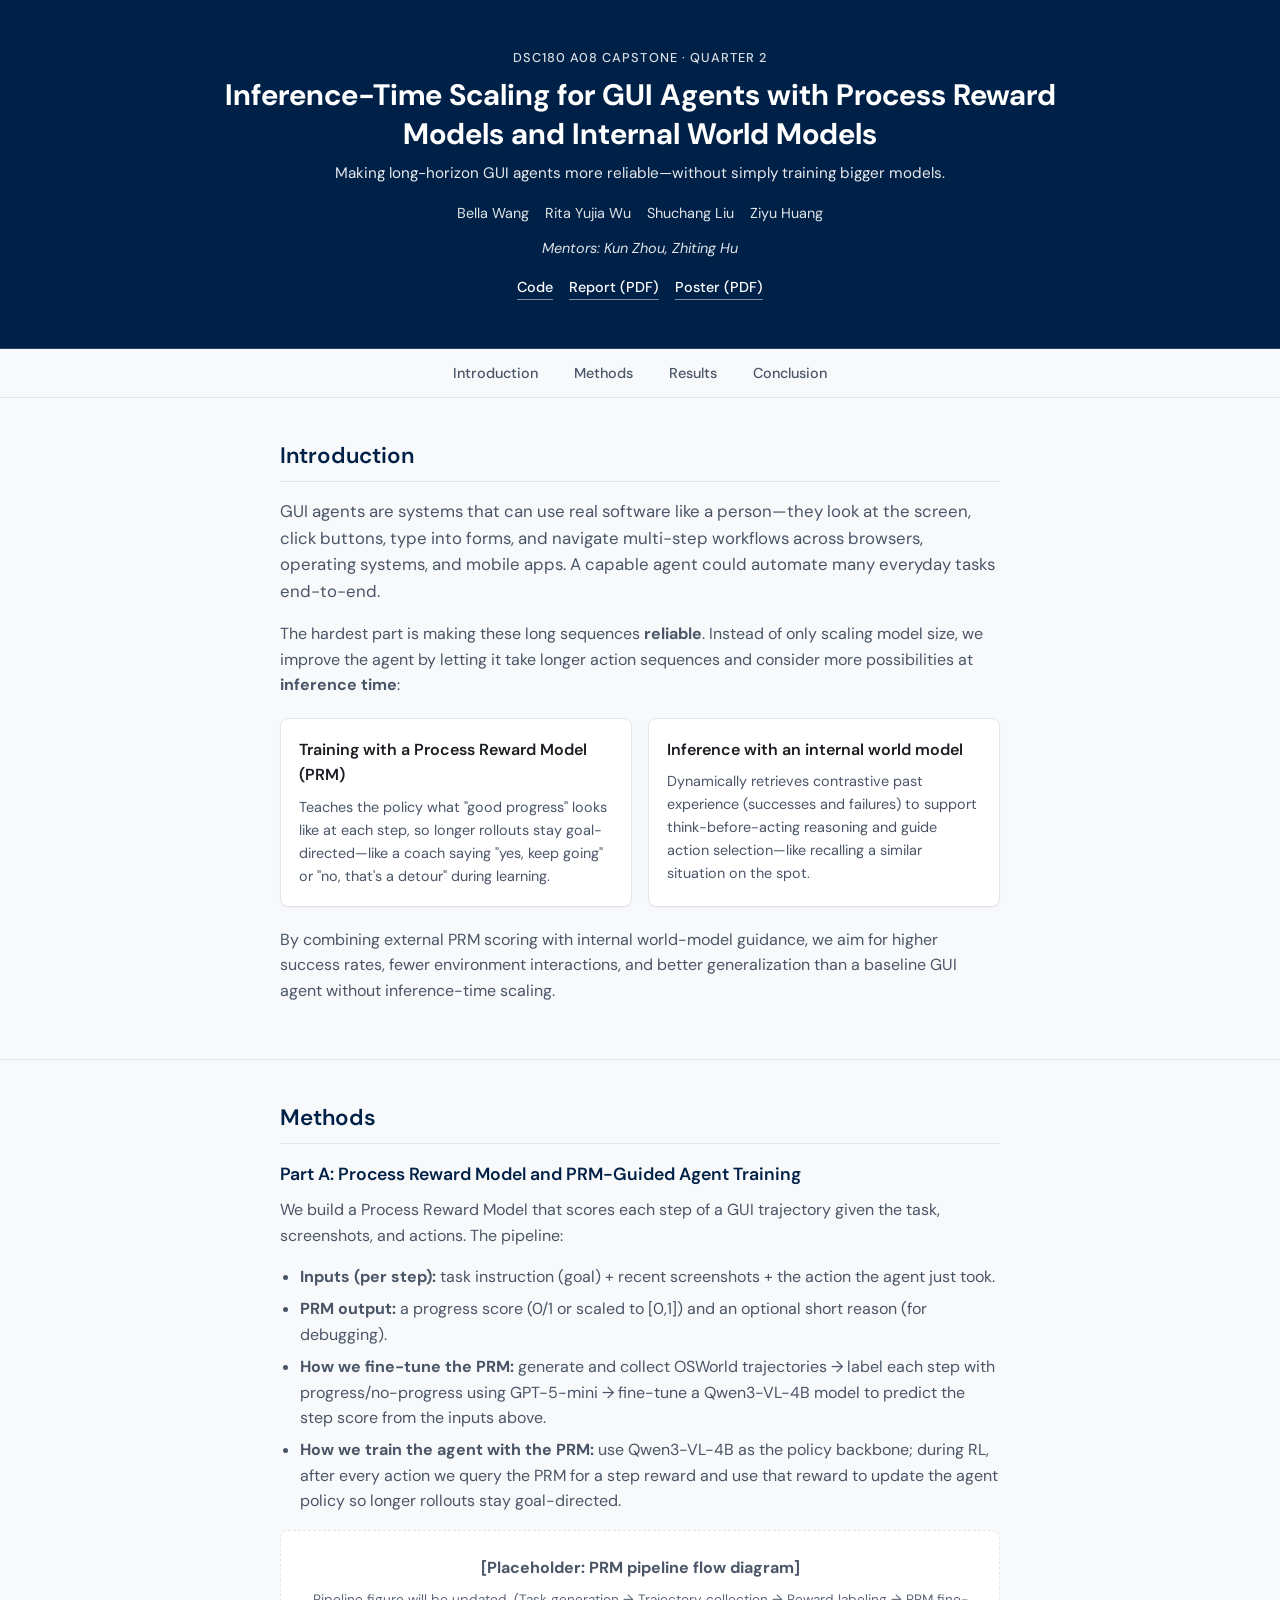
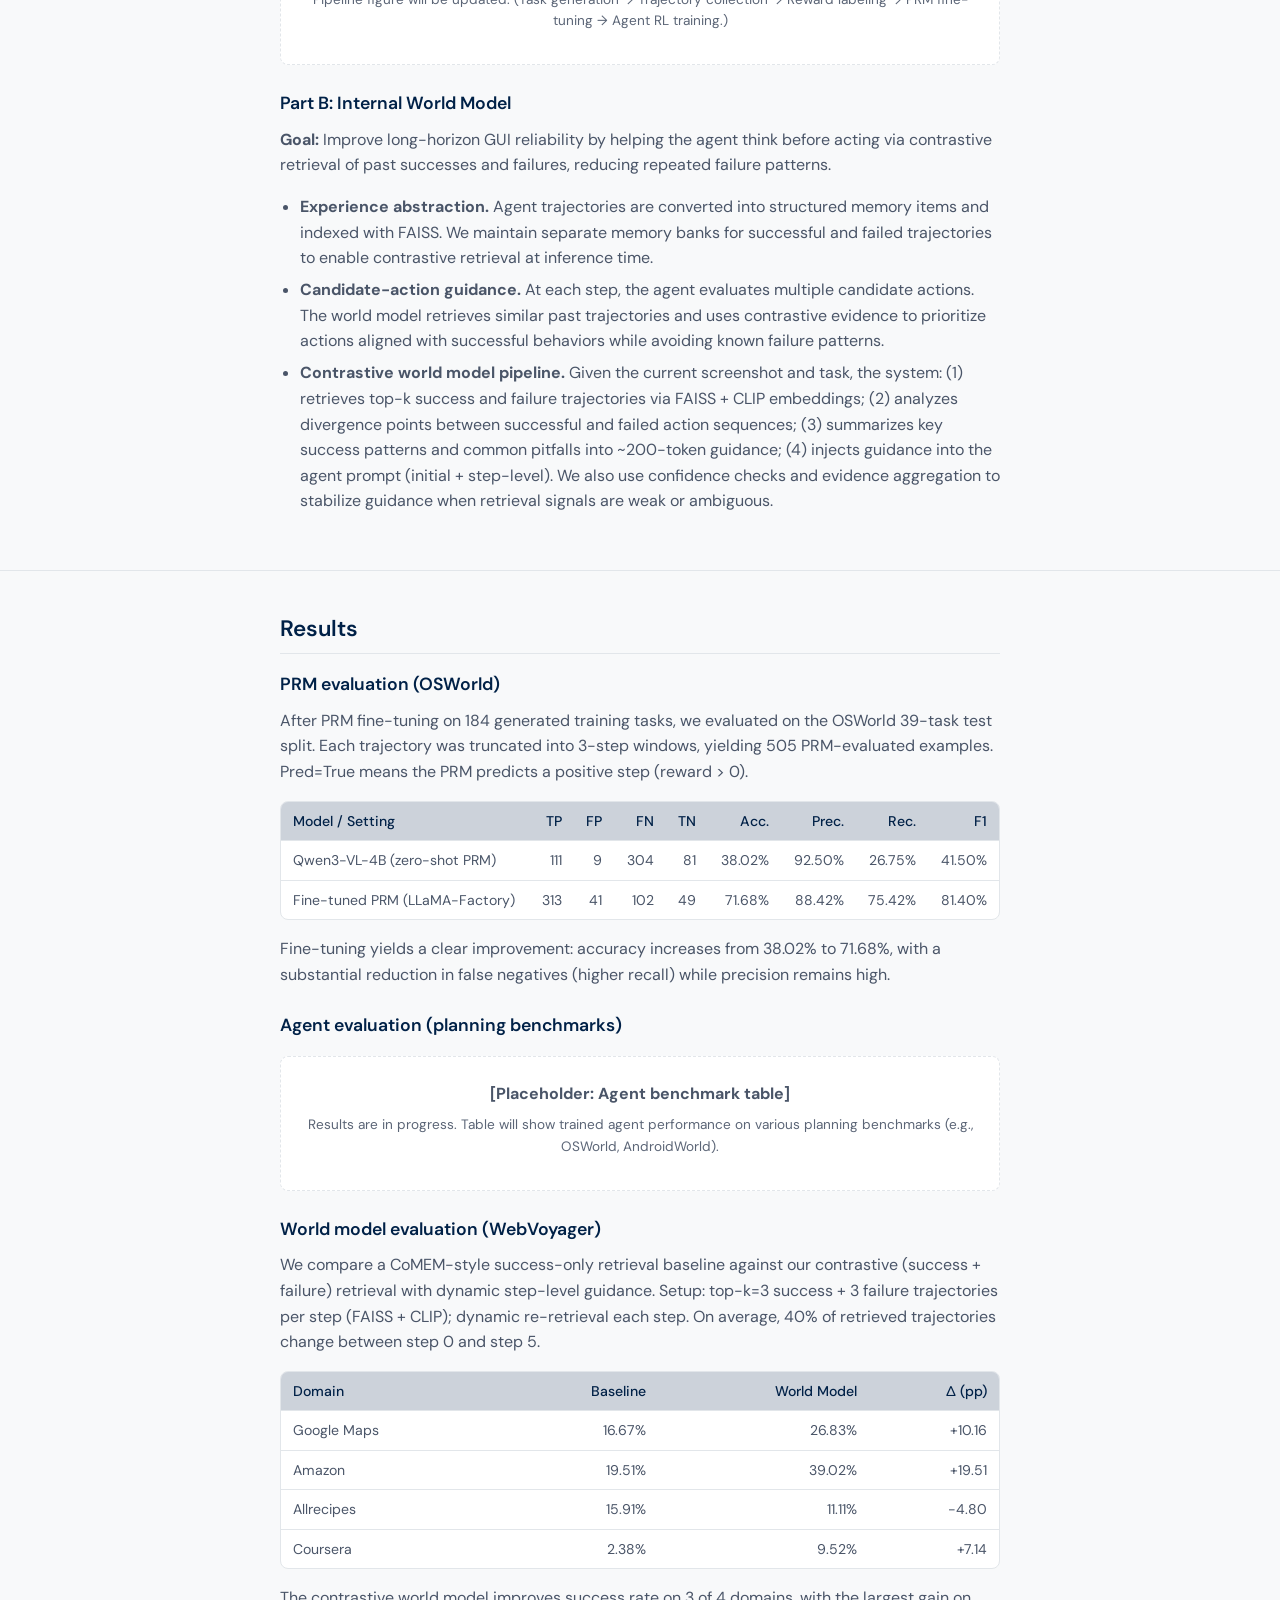
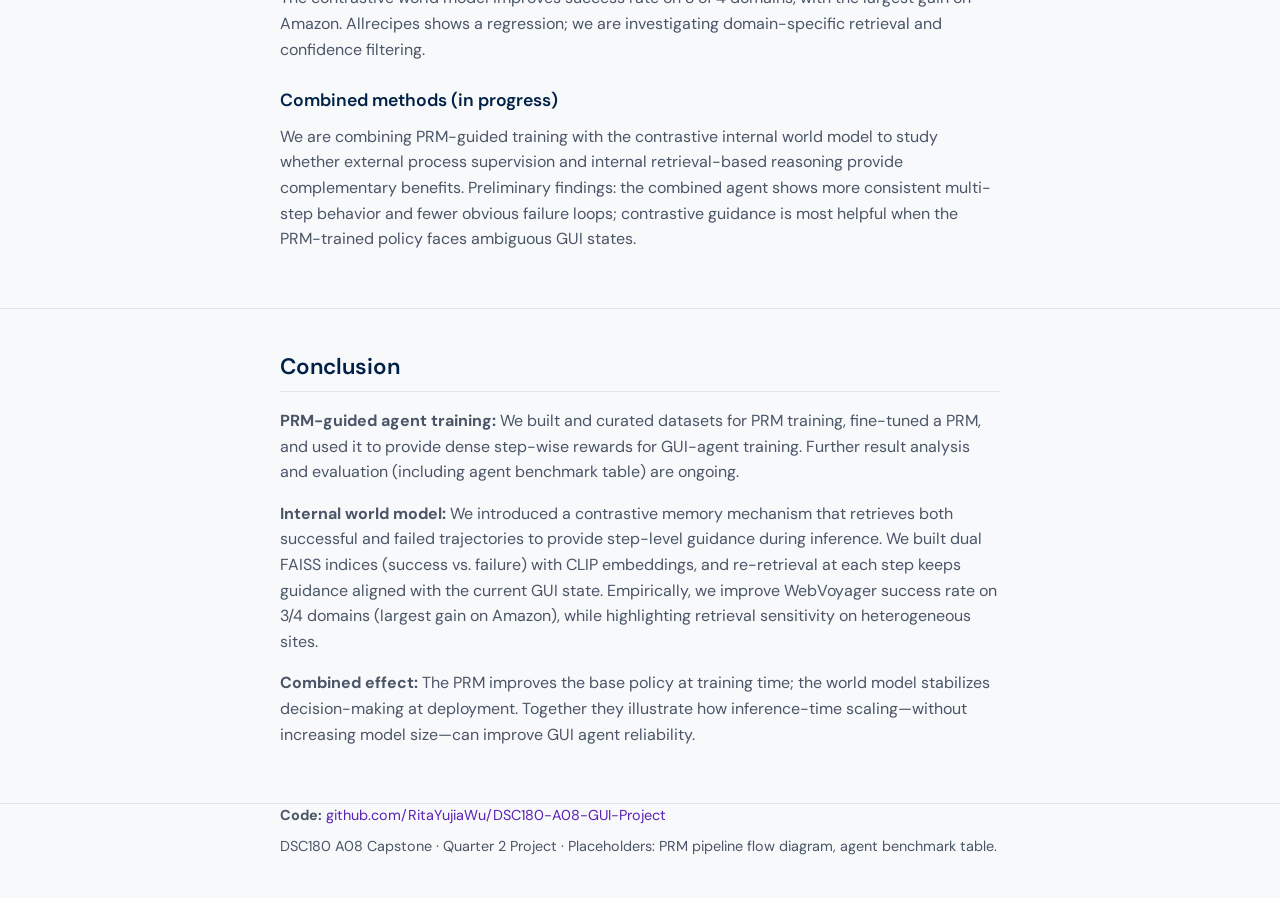
==== docs/index.html @ 518ebefc "Add docs folder for GitHub Pages deployment" ====
<!DOCTYPE html>
<html lang="en">
<head>
  <meta charset="UTF-8">
  <meta name="viewport" content="width=device-width, initial-scale=1">
  <title>Inference-Time Scaling for GUI Agents | DSC180 A08</title>
  <meta name="description" content="Improving GUI agent reliability with Process Reward Models and Internal World Models. DSC180 A08 Capstone.">
  <link rel="preconnect" href="https://fonts.googleapis.com">
  <link rel="preconnect" href="https://fonts.gstatic.com" crossorigin>
  <link href="https://fonts.googleapis.com/css2?family=DM+Sans:ital,opsz,wght@0,9..40,400;0,9..40,500;0,9..40,600;0,9..40,700&family=JetBrains+Mono:wght@400;500&display=swap" rel="stylesheet">
  <link rel="stylesheet" href="styles.css">
</head>
<body>
  <header class="site-header">
    <div class="header-inner">
      <p class="label">DSC180 A08 Capstone · Quarter 2</p>
      <h1>Inference-Time Scaling for GUI Agents with Process Reward Models and Internal World Models</h1>
      <p class="tagline">Making long-horizon GUI agents more reliable—without simply training bigger models.</p>
      <div class="team">
        <span>Bella Wang</span>
        <span>Rita Yujia Wu</span>
        <span>Shuchang Liu</span>
        <span>Ziyu Huang</span>
        <span class="mentors">Mentors: Kun Zhou, Zhiting Hu</span>
      </div>
      <div class="header-links">
        <a href="https://github.com/RitaYujiaWu/DSC180-A08-GUI-Project" target="_blank" rel="noopener">Code</a>
        <a href="pdfs/Q2_Project_Report_Checkpoint.pdf" target="_blank" rel="noopener">Report (PDF)</a>
        <a href="pdfs/A08_2_Poster.pdf" target="_blank" rel="noopener">Poster (PDF)</a>
      </div>
    </div>
  </header>

  <nav class="nav-sticky" aria-label="Page sections">
    <div class="nav-inner">
      <a href="#introduction">Introduction</a>
      <a href="#methods">Methods</a>
      <a href="#results">Results</a>
      <a href="#conclusion">Conclusion</a>
    </div>
  </nav>

  <main>
    <section id="introduction" class="section">
      <div class="section-inner">
        <h2>Introduction</h2>
        <p class="lead">GUI agents are systems that can use real software like a person—they look at the screen, click buttons, type into forms, and navigate multi-step workflows across browsers, operating systems, and mobile apps. A capable agent could automate many everyday tasks end-to-end.</p>
        <p>The hardest part is making these long sequences <strong>reliable</strong>. Instead of only scaling model size, we improve the agent by letting it take longer action sequences and consider more possibilities at <strong>inference time</strong>:</p>
        <div class="two-col cards">
          <article class="card">
            <h3>Training with a Process Reward Model (PRM)</h3>
            <p>Teaches the policy what "good progress" looks like at each step, so longer rollouts stay goal-directed—like a coach saying "yes, keep going" or "no, that's a detour" during learning.</p>
          </article>
          <article class="card">
            <h3>Inference with an internal world model</h3>
            <p>Dynamically retrieves contrastive past experience (successes and failures) to support think-before-acting reasoning and guide action selection—like recalling a similar situation on the spot.</p>
          </article>
        </div>
        <p>By combining external PRM scoring with internal world-model guidance, we aim for higher success rates, fewer environment interactions, and better generalization than a baseline GUI agent without inference-time scaling.</p>
      </div>
    </section>

    <section id="methods" class="section">
      <div class="section-inner">
        <h2>Methods</h2>

        <h3 id="method-prm">Part A: Process Reward Model and PRM-Guided Agent Training</h3>
        <p>We build a Process Reward Model that scores each step of a GUI trajectory given the task, screenshots, and actions. The pipeline:</p>
        <ul>
          <li><strong>Inputs (per step):</strong> task instruction (goal) + recent screenshots + the action the agent just took.</li>
          <li><strong>PRM output:</strong> a progress score (0/1 or scaled to [0,1]) and an optional short reason (for debugging).</li>
          <li><strong>How we fine-tune the PRM:</strong> generate and collect OSWorld trajectories → label each step with progress/no-progress using GPT-5-mini → fine-tune a Qwen3-VL-4B model to predict the step score from the inputs above.</li>
          <li><strong>How we train the agent with the PRM:</strong> use Qwen3-VL-4B as the policy backbone; during RL, after every action we query the PRM for a step reward and use that reward to update the agent policy so longer rollouts stay goal-directed.</li>
        </ul>
        <div class="figure-placeholder" aria-label="Pipeline diagram placeholder">
          <p><strong>[Placeholder: PRM pipeline flow diagram]</strong></p>
          <p class="placeholder-note">Pipeline figure will be updated. (Task generation → Trajectory collection → Reward labeling → PRM fine-tuning → Agent RL training.)</p>
        </div>

        <h3 id="method-world">Part B: Internal World Model</h3>
        <p><strong>Goal:</strong> Improve long-horizon GUI reliability by helping the agent think before acting via contrastive retrieval of past successes and failures, reducing repeated failure patterns.</p>
        <ul>
          <li><strong>Experience abstraction.</strong> Agent trajectories are converted into structured memory items and indexed with FAISS. We maintain separate memory banks for successful and failed trajectories to enable contrastive retrieval at inference time.</li>
          <li><strong>Candidate-action guidance.</strong> At each step, the agent evaluates multiple candidate actions. The world model retrieves similar past trajectories and uses contrastive evidence to prioritize actions aligned with successful behaviors while avoiding known failure patterns.</li>
          <li><strong>Contrastive world model pipeline.</strong> Given the current screenshot and task, the system: (1) retrieves top-k success and failure trajectories via FAISS + CLIP embeddings; (2) analyzes divergence points between successful and failed action sequences; (3) summarizes key success patterns and common pitfalls into ~200-token guidance; (4) injects guidance into the agent prompt (initial + step-level). We also use confidence checks and evidence aggregation to stabilize guidance when retrieval signals are weak or ambiguous.</li>
        </ul>
      </div>
    </section>

    <section id="results" class="section">
      <div class="section-inner">
        <h2>Results</h2>

        <h3>PRM evaluation (OSWorld)</h3>
        <p>After PRM fine-tuning on 184 generated training tasks, we evaluated on the OSWorld 39-task test split. Each trajectory was truncated into 3-step windows, yielding 505 PRM-evaluated examples. Pred=True means the PRM predicts a positive step (reward &gt; 0).</p>
        <div class="table-wrap">
          <table class="results-table">
            <thead>
              <tr>
                <th>Model / Setting</th>
                <th>TP</th>
                <th>FP</th>
                <th>FN</th>
                <th>TN</th>
                <th>Acc.</th>
                <th>Prec.</th>
                <th>Rec.</th>
                <th>F1</th>
              </tr>
            </thead>
            <tbody>
              <tr>
                <td>Qwen3-VL-4B (zero-shot PRM)</td>
                <td>111</td>
                <td>9</td>
                <td>304</td>
                <td>81</td>
                <td>38.02%</td>
                <td>92.50%</td>
                <td>26.75%</td>
                <td>41.50%</td>
              </tr>
              <tr>
                <td>Fine-tuned PRM (LLaMA-Factory)</td>
                <td>313</td>
                <td>41</td>
                <td>102</td>
                <td>49</td>
                <td>71.68%</td>
                <td>88.42%</td>
                <td>75.42%</td>
                <td>81.40%</td>
              </tr>
            </tbody>
          </table>
        </div>
        <p>Fine-tuning yields a clear improvement: accuracy increases from 38.02% to 71.68%, with a substantial reduction in false negatives (higher recall) while precision remains high.</p>

        <h3>Agent evaluation (planning benchmarks)</h3>
        <div class="figure-placeholder" aria-label="Agent benchmark table placeholder">
          <p><strong>[Placeholder: Agent benchmark table]</strong></p>
          <p class="placeholder-note">Results are in progress. Table will show trained agent performance on various planning benchmarks (e.g., OSWorld, AndroidWorld).</p>
        </div>

        <h3>World model evaluation (WebVoyager)</h3>
        <p>We compare a CoMEM-style success-only retrieval baseline against our contrastive (success + failure) retrieval with dynamic step-level guidance. Setup: top-k=3 success + 3 failure trajectories per step (FAISS + CLIP); dynamic re-retrieval each step. On average, 40% of retrieved trajectories change between step 0 and step 5.</p>
        <div class="table-wrap">
          <table class="results-table">
            <thead>
              <tr>
                <th>Domain</th>
                <th>Baseline</th>
                <th>World Model</th>
                <th>∆ (pp)</th>
              </tr>
            </thead>
            <tbody>
              <tr>
                <td>Google Maps</td>
                <td>16.67%</td>
                <td>26.83%</td>
                <td>+10.16</td>
              </tr>
              <tr>
                <td>Amazon</td>
                <td>19.51%</td>
                <td>39.02%</td>
                <td>+19.51</td>
              </tr>
              <tr>
                <td>Allrecipes</td>
                <td>15.91%</td>
                <td>11.11%</td>
                <td>-4.80</td>
              </tr>
              <tr>
                <td>Coursera</td>
                <td>2.38%</td>
                <td>9.52%</td>
                <td>+7.14</td>
              </tr>
            </tbody>
          </table>
        </div>
        <p>The contrastive world model improves success rate on 3 of 4 domains, with the largest gain on Amazon. Allrecipes shows a regression; we are investigating domain-specific retrieval and confidence filtering.</p>

        <h3>Combined methods (in progress)</h3>
        <p>We are combining PRM-guided training with the contrastive internal world model to study whether external process supervision and internal retrieval-based reasoning provide complementary benefits. Preliminary findings: the combined agent shows more consistent multi-step behavior and fewer obvious failure loops; contrastive guidance is most helpful when the PRM-trained policy faces ambiguous GUI states.</p>
      </div>
    </section>

    <section id="conclusion" class="section">
      <div class="section-inner">
        <h2>Conclusion</h2>
        <p><strong>PRM-guided agent training:</strong> We built and curated datasets for PRM training, fine-tuned a PRM, and used it to provide dense step-wise rewards for GUI-agent training. Further result analysis and evaluation (including agent benchmark table) are ongoing.</p>
        <p><strong>Internal world model:</strong> We introduced a contrastive memory mechanism that retrieves both successful and failed trajectories to provide step-level guidance during inference. We built dual FAISS indices (success vs. failure) with CLIP embeddings, and re-retrieval at each step keeps guidance aligned with the current GUI state. Empirically, we improve WebVoyager success rate on 3/4 domains (largest gain on Amazon), while highlighting retrieval sensitivity on heterogeneous sites.</p>
        <p><strong>Combined effect:</strong> The PRM improves the base policy at training time; the world model stabilizes decision-making at deployment. Together they illustrate how inference-time scaling—without increasing model size—can improve GUI agent reliability.</p>
      </div>
    </section>

    <footer class="site-footer">
      <div class="section-inner">
        <p><strong>Code:</strong> <a href="https://github.com/RitaYujiaWu/DSC180-A08-GUI-Project" target="_blank" rel="noopener">github.com/RitaYujiaWu/DSC180-A08-GUI-Project</a></p>
        <p class="footer-note">DSC180 A08 Capstone · Quarter 2 Project · Placeholders: PRM pipeline flow diagram, agent benchmark table.</p>
      </div>
    </footer>
  </main>

  <script src="script.js"></script>
</body>
</html>
---- docs/styles.css ----
/* DSC180 A08 — Previous layout (single column), light theme */

:root {
  --bg: #f8f9fa;
  --surface: #ffffff;
  --border: #e2e6ea;
  --text: #1a1d21;
  --text-muted: #4a5568;
  --accent: #5b21b6;
  --accent-dim: rgba(91, 33, 182, 0.1);
  --code-bg: #f1f3f5;
  --font-sans: "DM Sans", system-ui, sans-serif;
  --font-mono: "JetBrains Mono", monospace;
  --max-width: 720px;
  --header-max: 860px;
  /* UCSD blue — header background (poster dark navy) */
  --ucsd-blue: #002147;
  --ucsd-blue-dark: #001a38;
}

*,
*::before,
*::after {
  box-sizing: border-box;
}

html {
  scroll-behavior: smooth;
}

body {
  margin: 0;
  font-family: var(--font-sans);
  font-size: 1rem;
  line-height: 1.6;
  color: var(--text);
  background: var(--bg);
  -webkit-font-smoothing: antialiased;
}

/* Header — UCSD blue background */
.site-header {
  background: var(--ucsd-blue);
  border-bottom: 1px solid rgba(255, 255, 255, 0.15);
  padding: clamp(2rem, 5vw, 3rem) 1.5rem;
}

.header-inner {
  max-width: var(--header-max);
  margin: 0 auto;
  text-align: center;
}

.site-header .label {
  font-size: 0.8rem;
  font-weight: 500;
  letter-spacing: 0.08em;
  text-transform: uppercase;
  color: rgba(255, 255, 255, 0.85);
  margin: 0 0 0.5rem;
}

.site-header h1 {
  font-size: clamp(1.35rem, 3.5vw, 1.85rem);
  font-weight: 700;
  line-height: 1.3;
  margin: 0 0 0.5rem;
  color: #ffffff;
}

.site-header .tagline {
  font-size: 0.95rem;
  color: rgba(255, 255, 255, 0.9);
  margin: 0 0 1rem;
}

.site-header .team {
  display: flex;
  flex-wrap: wrap;
  justify-content: center;
  gap: 0.5rem 1rem;
  font-size: 0.9rem;
  color: rgba(255, 255, 255, 0.88);
  margin-bottom: 1rem;
}

.site-header .team .mentors {
  width: 100%;
  margin-top: 0.25rem;
  font-style: italic;
}

.header-links {
  display: flex;
  gap: 1rem;
  justify-content: center;
  flex-wrap: wrap;
}

.site-header .header-links a {
  color: #ffffff;
  text-decoration: none;
  font-weight: 500;
  font-size: 0.9rem;
  border-bottom: 1px solid rgba(255, 255, 255, 0.5);
}

.site-header .header-links a:hover {
  border-bottom-color: #ffffff;
  opacity: 0.95;
}

/* Sticky nav */
.nav-sticky {
  position: sticky;
  top: 0;
  z-index: 10;
  background: rgba(248, 249, 250, 0.95);
  backdrop-filter: blur(8px);
  border-bottom: 1px solid var(--border);
}

.nav-inner {
  max-width: var(--max-width);
  margin: 0 auto;
  padding: 0.6rem 1.5rem;
  display: flex;
  gap: 1.25rem;
  justify-content: center;
  flex-wrap: wrap;
}

.nav-inner a {
  color: var(--text-muted);
  text-decoration: none;
  font-size: 0.9rem;
  font-weight: 500;
  padding: 0.2rem 0.5rem;
  border-radius: 4px;
  transition: color 0.2s, background 0.2s;
}

.nav-inner a:hover,
.nav-inner a.current {
  color: var(--accent);
  background: var(--accent-dim);
}

/* Sections */
.section {
  padding: clamp(1.75rem, 4vw, 2.5rem) 1.5rem;
  border-bottom: 1px solid var(--border);
}

.section-inner {
  max-width: var(--max-width);
  margin: 0 auto;
}

.section h2 {
  font-size: 1.4rem;
  font-weight: 600;
  margin: 0 0 1rem;
  color: var(--ucsd-blue);
  padding-bottom: 0.4rem;
  border-bottom: 1px solid var(--border);
}

.section h3 {
  font-size: 1.1rem;
  font-weight: 600;
  margin: 1.5rem 0 0.6rem;
  color: var(--ucsd-blue);
}

.section h3:first-of-type {
  margin-top: 0;
}

.lead {
  font-size: 1.05rem;
  color: var(--text-muted);
  margin: 0 0 1rem;
}

.section p {
  margin: 0 0 1rem;
  color: var(--text-muted);
}

.section ul {
  margin: 0 0 1rem;
  padding-left: 1.25rem;
  color: var(--text-muted);
}

.section li {
  margin-bottom: 0.4rem;
}

/* Two-column cards (intro) */
.two-col.cards {
  display: grid;
  grid-template-columns: repeat(auto-fit, minmax(260px, 1fr));
  gap: 1rem;
  margin: 1.25rem 0;
}

.card {
  background: var(--surface);
  border: 1px solid var(--border);
  border-radius: 8px;
  padding: 1.1rem;
  box-shadow: 0 1px 2px rgba(0, 0, 0, 0.04);
}

.card h3 {
  font-size: 1rem;
  margin: 0 0 0.5rem;
  color: var(--text);
}

.card p {
  margin: 0;
  font-size: 0.9rem;
}

code {
  font-family: var(--font-mono);
  font-size: 0.85em;
  background: var(--code-bg);
  padding: 0.12em 0.35em;
  border-radius: 4px;
  color: var(--text);
  border: 1px solid var(--border);
}

/* Placeholder blocks */
.figure-placeholder {
  background: var(--surface);
  border: 1px dashed var(--border);
  border-radius: 8px;
  padding: 1.5rem;
  margin: 1rem 0;
  text-align: center;
  color: var(--text-muted);
}

.figure-placeholder p {
  margin: 0 0 0.5rem;
}

.figure-placeholder .placeholder-note {
  font-size: 0.85rem;
  color: var(--text-muted);
  opacity: 0.9;
}

/* Tables */
.table-wrap {
  overflow-x: auto;
  margin: 1rem 0;
  border: 1px solid var(--border);
  border-radius: 8px;
  background: var(--surface);
}

.results-table {
  width: 100%;
  border-collapse: collapse;
  font-size: 0.88rem;
}

.results-table th,
.results-table td {
  padding: 0.5rem 0.75rem;
  text-align: left;
  border-bottom: 1px solid var(--border);
}

.results-table th,
.results-table thead th {
  font-weight: 500;
  color: var(--ucsd-blue);
  background: rgba(0, 33, 71, 0.2) !important;
}

.results-table td {
  color: var(--text-muted);
}

.results-table tbody tr:last-child td {
  border-bottom: none;
}

.results-table thead th:not(:first-child),
.results-table td:not(:first-child) {
  text-align: right;
}

/* Footer */
.site-footer {
  border-bottom: none;
  padding-bottom: 2rem;
}

.site-footer p {
  margin: 0 0 0.5rem;
  font-size: 0.9rem;
  color: var(--text-muted);
}

.site-footer a {
  color: var(--accent);
  text-decoration: none;
}

.site-footer a:hover {
  text-decoration: underline;
}

.footer-note {
  font-size: 0.8rem;
  color: var(--text-muted);
  margin-top: 1rem;
}

/* Print */
@media print {
  .nav-sticky {
    position: static;
    background: var(--bg);
  }
  .section {
    break-inside: avoid;
  }
}
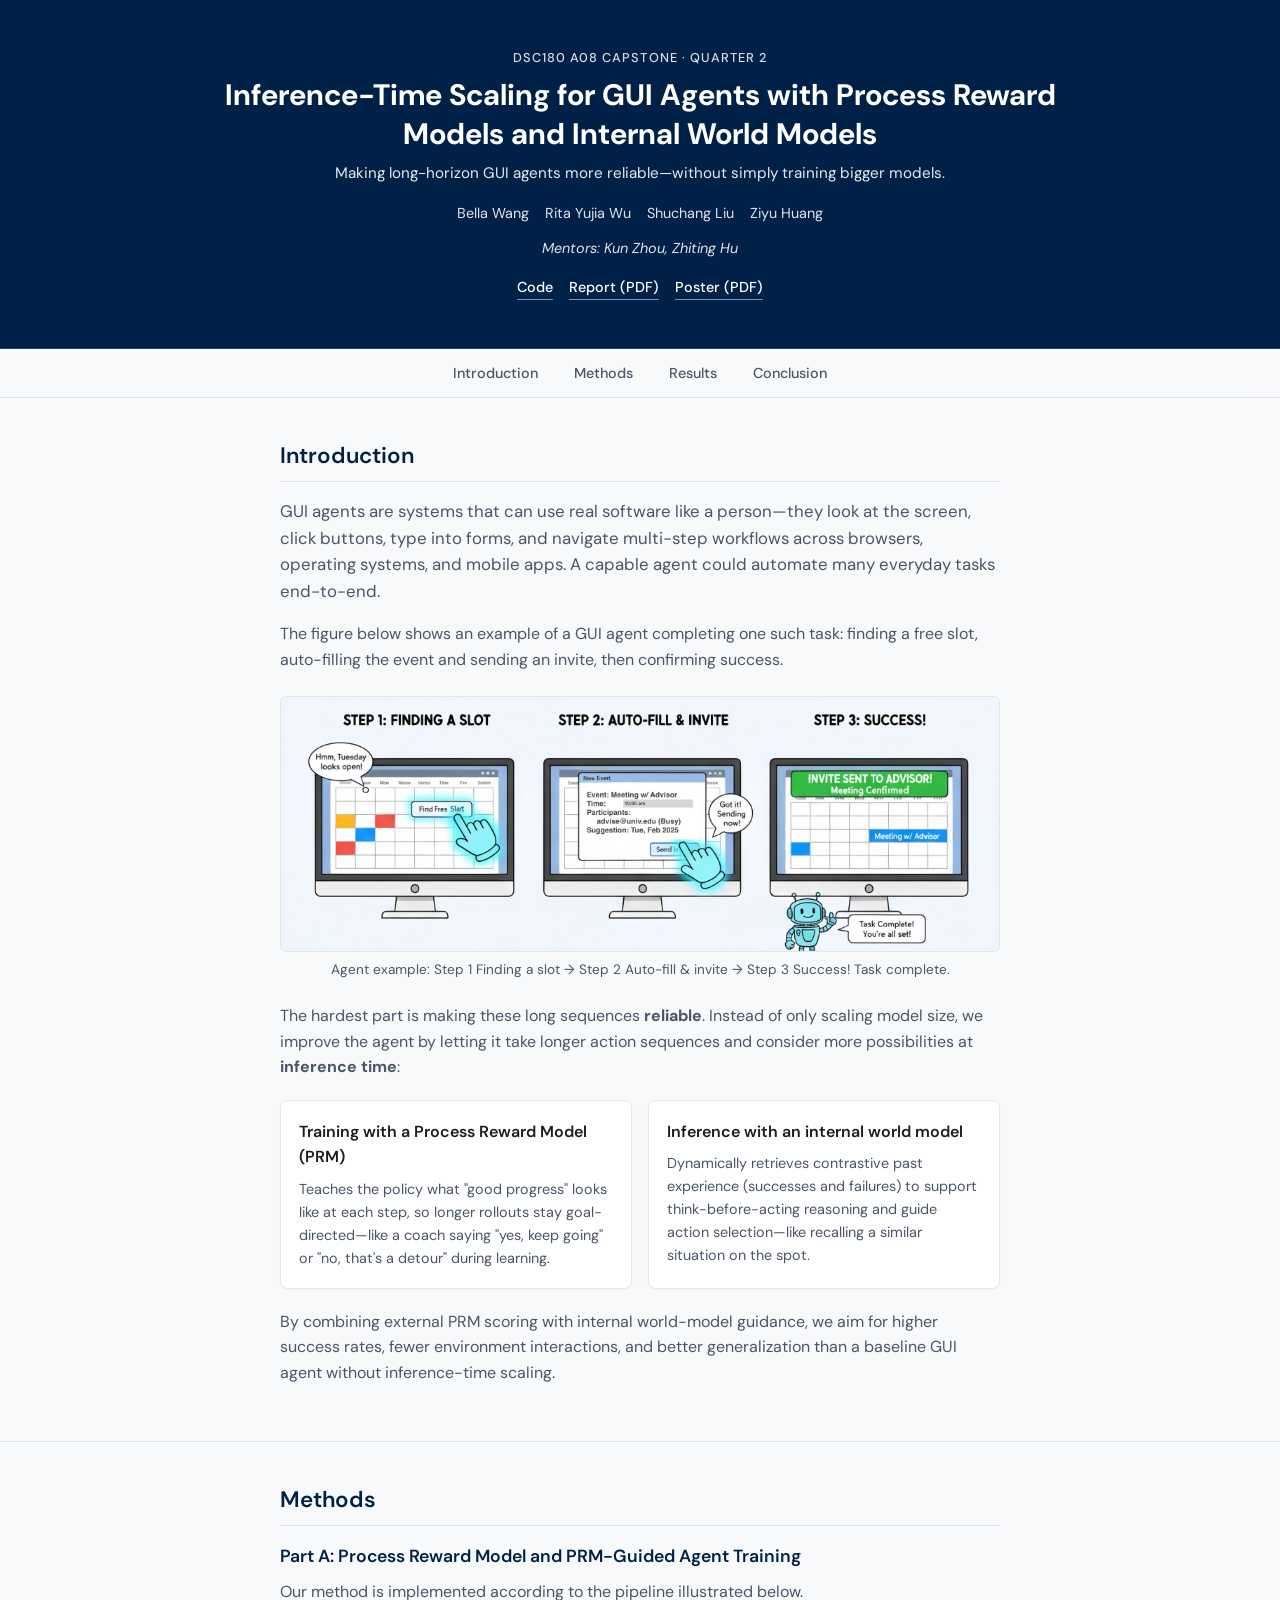
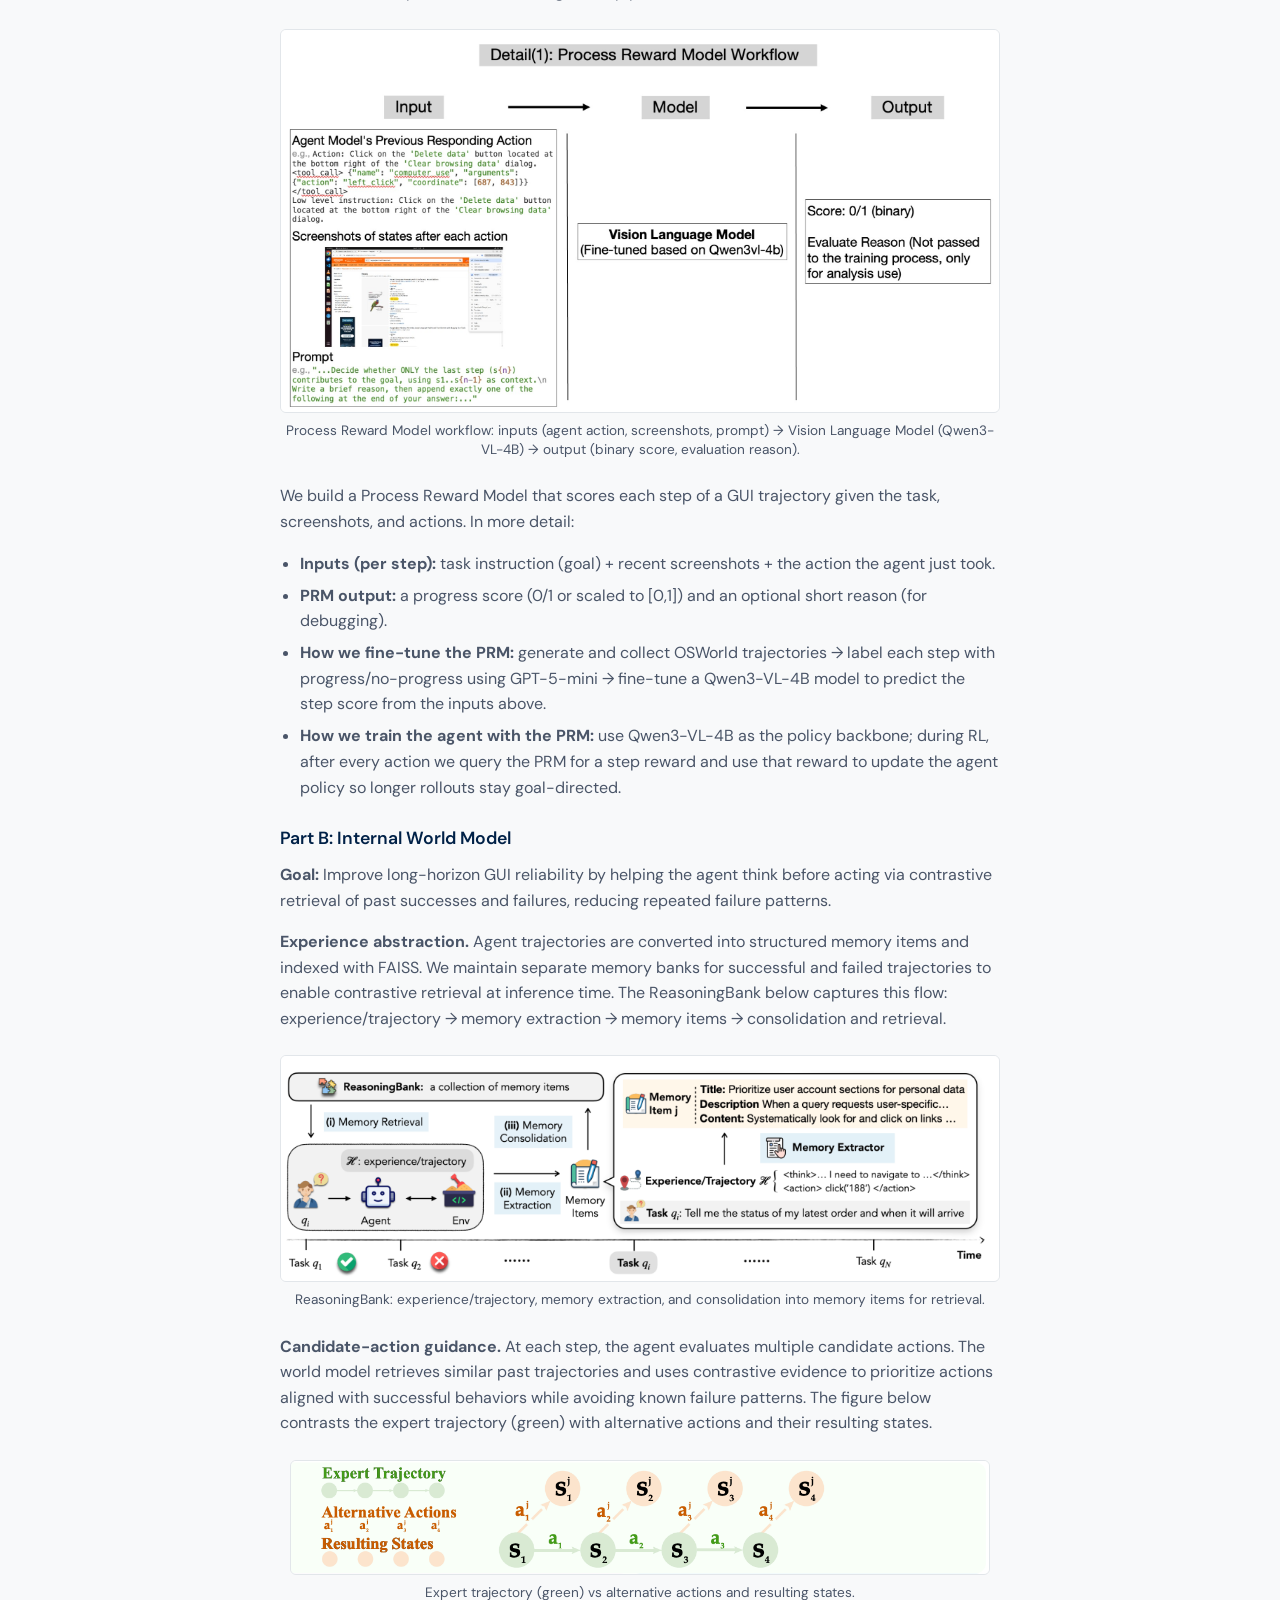
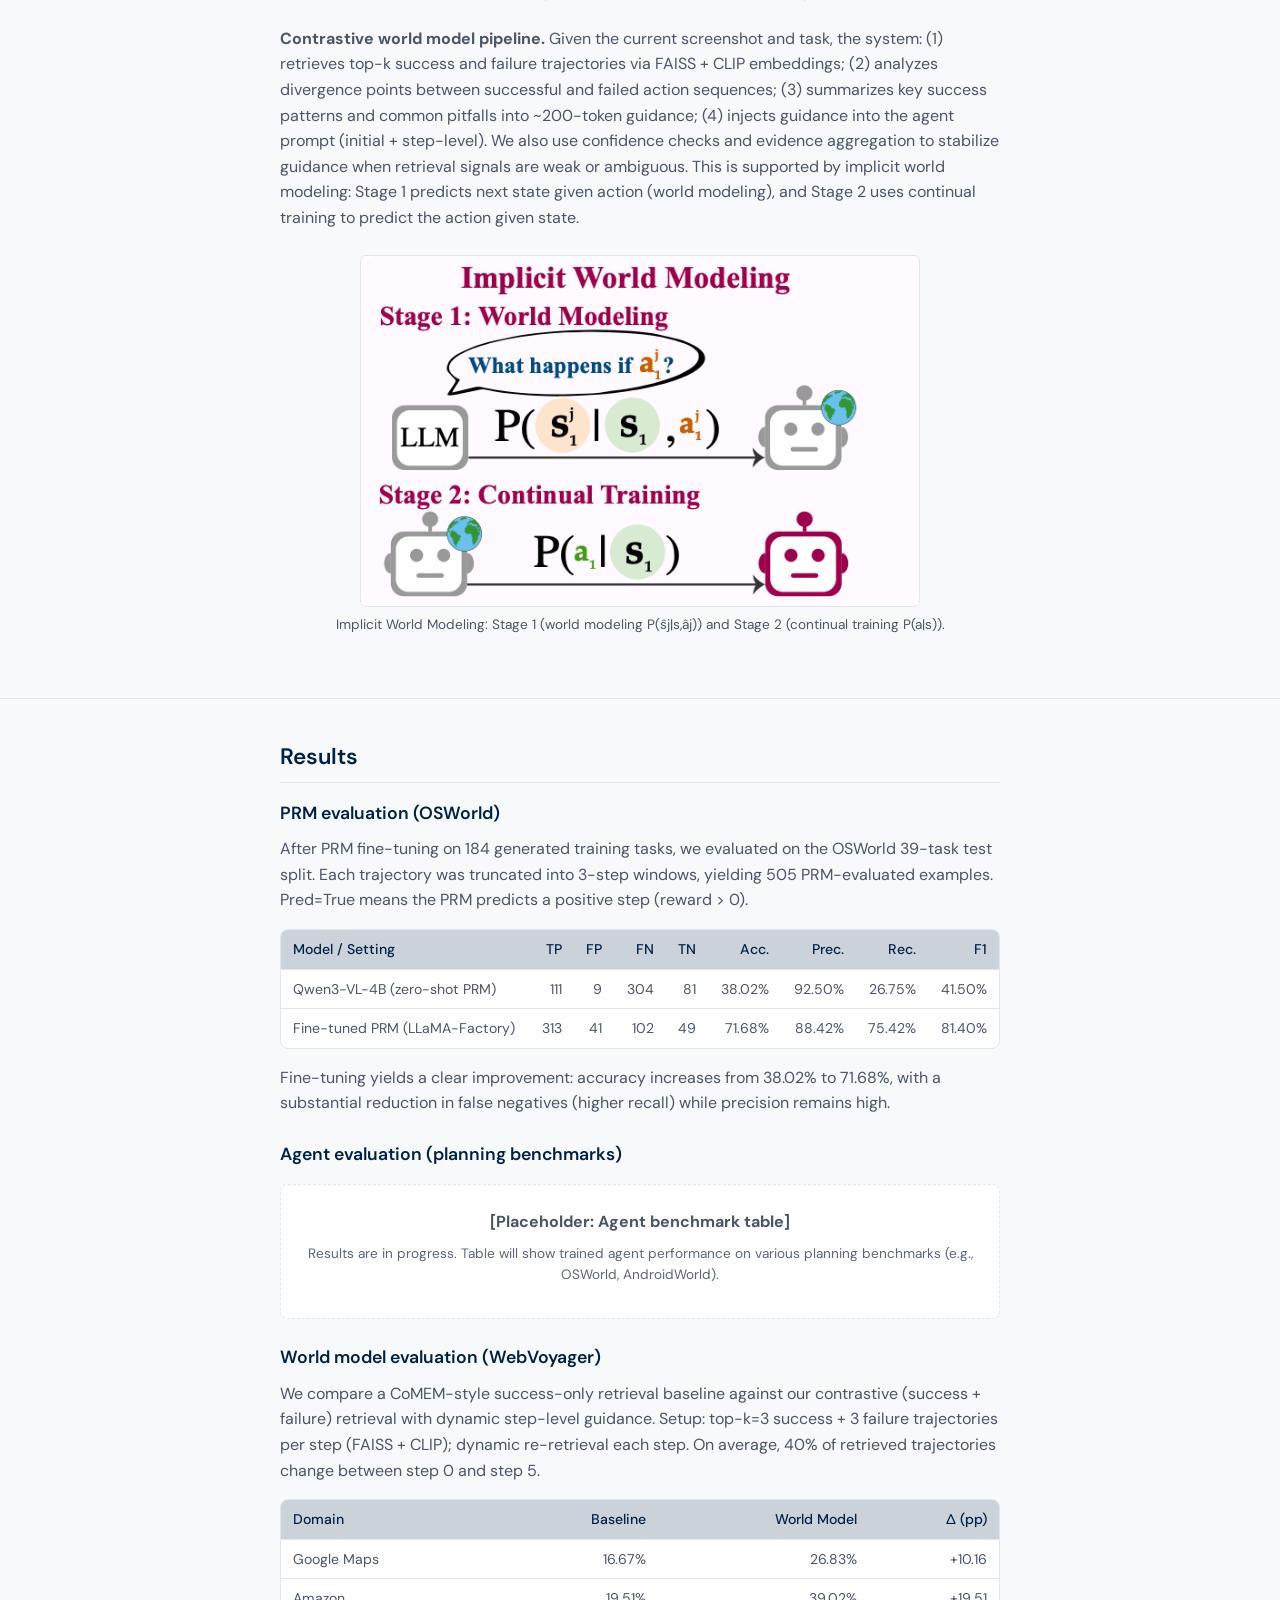
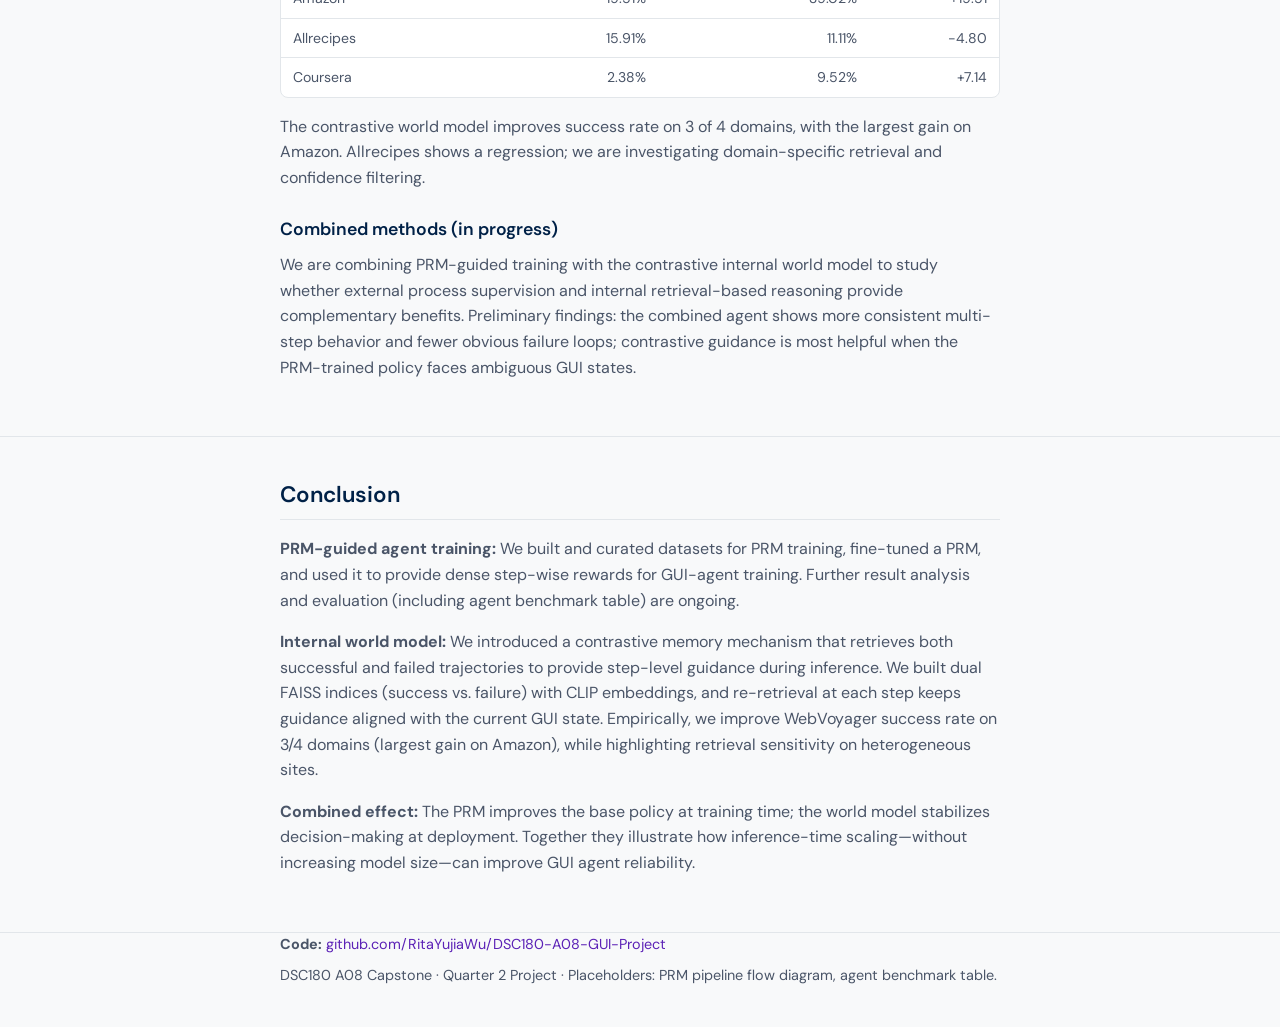
==== commit 468d4871: "add figures" ====
--- a/docs/index.html
+++ b/docs/index.html
@@ -45,6 +45,11 @@
       <div class="section-inner">
         <h2>Introduction</h2>
         <p class="lead">GUI agents are systems that can use real software like a person—they look at the screen, click buttons, type into forms, and navigate multi-step workflows across browsers, operating systems, and mobile apps. A capable agent could automate many everyday tasks end-to-end.</p>
+        <p>The figure below shows an example of a GUI agent completing one such task: finding a free slot, auto-filling the event and sending an invite, then confirming success.</p>
+        <figure class="poster-fig">
+          <img src="images/agent_example.png" alt="Agent example: three-step process (Finding a slot, Auto-fill &amp; invite, Success)" width="900" height="auto">
+          <figcaption>Agent example: Step 1 Finding a slot → Step 2 Auto-fill &amp; invite → Step 3 Success! Task complete.</figcaption>
+        </figure>
         <p>The hardest part is making these long sequences <strong>reliable</strong>. Instead of only scaling model size, we improve the agent by letting it take longer action sequences and consider more possibilities at <strong>inference time</strong>:</p>
         <div class="two-col cards">
           <article class="card">
@@ -65,25 +70,36 @@
         <h2>Methods</h2>
 
         <h3 id="method-prm">Part A: Process Reward Model and PRM-Guided Agent Training</h3>
-        <p>We build a Process Reward Model that scores each step of a GUI trajectory given the task, screenshots, and actions. The pipeline:</p>
+        <p>Our method is implemented according to the pipeline illustrated below.</p>
+        <figure class="poster-fig">
+          <img src="images/prm_workflow.png" alt="Process Reward Model Workflow: Input (action, screenshots, prompt) → Vision Language Model → Output (score 0/1, reason)" width="900" height="auto">
+          <figcaption>Process Reward Model workflow: inputs (agent action, screenshots, prompt) → Vision Language Model (Qwen3-VL-4B) → output (binary score, evaluation reason).</figcaption>
+        </figure>
+        <p>We build a Process Reward Model that scores each step of a GUI trajectory given the task, screenshots, and actions. In more detail:</p>
         <ul>
           <li><strong>Inputs (per step):</strong> task instruction (goal) + recent screenshots + the action the agent just took.</li>
           <li><strong>PRM output:</strong> a progress score (0/1 or scaled to [0,1]) and an optional short reason (for debugging).</li>
           <li><strong>How we fine-tune the PRM:</strong> generate and collect OSWorld trajectories → label each step with progress/no-progress using GPT-5-mini → fine-tune a Qwen3-VL-4B model to predict the step score from the inputs above.</li>
           <li><strong>How we train the agent with the PRM:</strong> use Qwen3-VL-4B as the policy backbone; during RL, after every action we query the PRM for a step reward and use that reward to update the agent policy so longer rollouts stay goal-directed.</li>
         </ul>
-        <div class="figure-placeholder" aria-label="Pipeline diagram placeholder">
-          <p><strong>[Placeholder: PRM pipeline flow diagram]</strong></p>
-          <p class="placeholder-note">Pipeline figure will be updated. (Task generation → Trajectory collection → Reward labeling → PRM fine-tuning → Agent RL training.)</p>
-        </div>
 
         <h3 id="method-world">Part B: Internal World Model</h3>
         <p><strong>Goal:</strong> Improve long-horizon GUI reliability by helping the agent think before acting via contrastive retrieval of past successes and failures, reducing repeated failure patterns.</p>
-        <ul>
-          <li><strong>Experience abstraction.</strong> Agent trajectories are converted into structured memory items and indexed with FAISS. We maintain separate memory banks for successful and failed trajectories to enable contrastive retrieval at inference time.</li>
-          <li><strong>Candidate-action guidance.</strong> At each step, the agent evaluates multiple candidate actions. The world model retrieves similar past trajectories and uses contrastive evidence to prioritize actions aligned with successful behaviors while avoiding known failure patterns.</li>
-          <li><strong>Contrastive world model pipeline.</strong> Given the current screenshot and task, the system: (1) retrieves top-k success and failure trajectories via FAISS + CLIP embeddings; (2) analyzes divergence points between successful and failed action sequences; (3) summarizes key success patterns and common pitfalls into ~200-token guidance; (4) injects guidance into the agent prompt (initial + step-level). We also use confidence checks and evidence aggregation to stabilize guidance when retrieval signals are weak or ambiguous.</li>
-        </ul>
+        <p><strong>Experience abstraction.</strong> Agent trajectories are converted into structured memory items and indexed with FAISS. We maintain separate memory banks for successful and failed trajectories to enable contrastive retrieval at inference time. The ReasoningBank below captures this flow: experience/trajectory → memory extraction → memory items → consolidation and retrieval.</p>
+        <figure class="poster-fig">
+          <img src="images/memory_abstraction.png" alt="ReasoningBank: memory retrieval, experience/trajectory, memory extraction, consolidation" width="750" height="auto">
+          <figcaption>ReasoningBank: experience/trajectory, memory extraction, and consolidation into memory items for retrieval.</figcaption>
+        </figure>
+        <p><strong>Candidate-action guidance.</strong> At each step, the agent evaluates multiple candidate actions. The world model retrieves similar past trajectories and uses contrastive evidence to prioritize actions aligned with successful behaviors while avoiding known failure patterns. The figure below contrasts the expert trajectory (green) with alternative actions and their resulting states.</p>
+        <figure class="poster-fig">
+          <img src="images/alternative_actions.png" alt="Expert trajectory vs alternative actions and resulting states" width="700" height="auto">
+          <figcaption>Expert trajectory (green) vs alternative actions and resulting states.</figcaption>
+        </figure>
+        <p><strong>Contrastive world model pipeline.</strong> Given the current screenshot and task, the system: (1) retrieves top-k success and failure trajectories via FAISS + CLIP embeddings; (2) analyzes divergence points between successful and failed action sequences; (3) summarizes key success patterns and common pitfalls into ~200-token guidance; (4) injects guidance into the agent prompt (initial + step-level). We also use confidence checks and evidence aggregation to stabilize guidance when retrieval signals are weak or ambiguous. This is supported by implicit world modeling: Stage 1 predicts next state given action (world modeling), and Stage 2 uses continual training to predict the action given state.</p>
+        <figure class="poster-fig">
+          <img src="images/world_model.png" alt="Implicit World Modeling: Stage 1 World Modeling, Stage 2 Continual Training" width="560" height="auto">
+          <figcaption>Implicit World Modeling: Stage 1 (world modeling P(ŝj|s,âj)) and Stage 2 (continual training P(a|s)).</figcaption>
+        </figure>
       </div>
     </section>
 
--- a/docs/styles.css
+++ b/docs/styles.css
@@ -235,6 +235,28 @@
   border: 1px solid var(--border);
 }
 
+/* Poster-style figures */
+.poster-fig {
+  margin: 1.5rem 0;
+  text-align: center;
+}
+
+.poster-fig img {
+  max-width: 100%;
+  height: auto;
+  display: block;
+  margin: 0 auto;
+  border-radius: 6px;
+  border: 1px solid var(--border);
+}
+
+.poster-fig figcaption {
+  font-size: 0.85rem;
+  color: var(--text-muted);
+  margin-top: 0.5rem;
+  line-height: 1.4;
+}
+
 /* Placeholder blocks */
 .figure-placeholder {
   background: var(--surface);
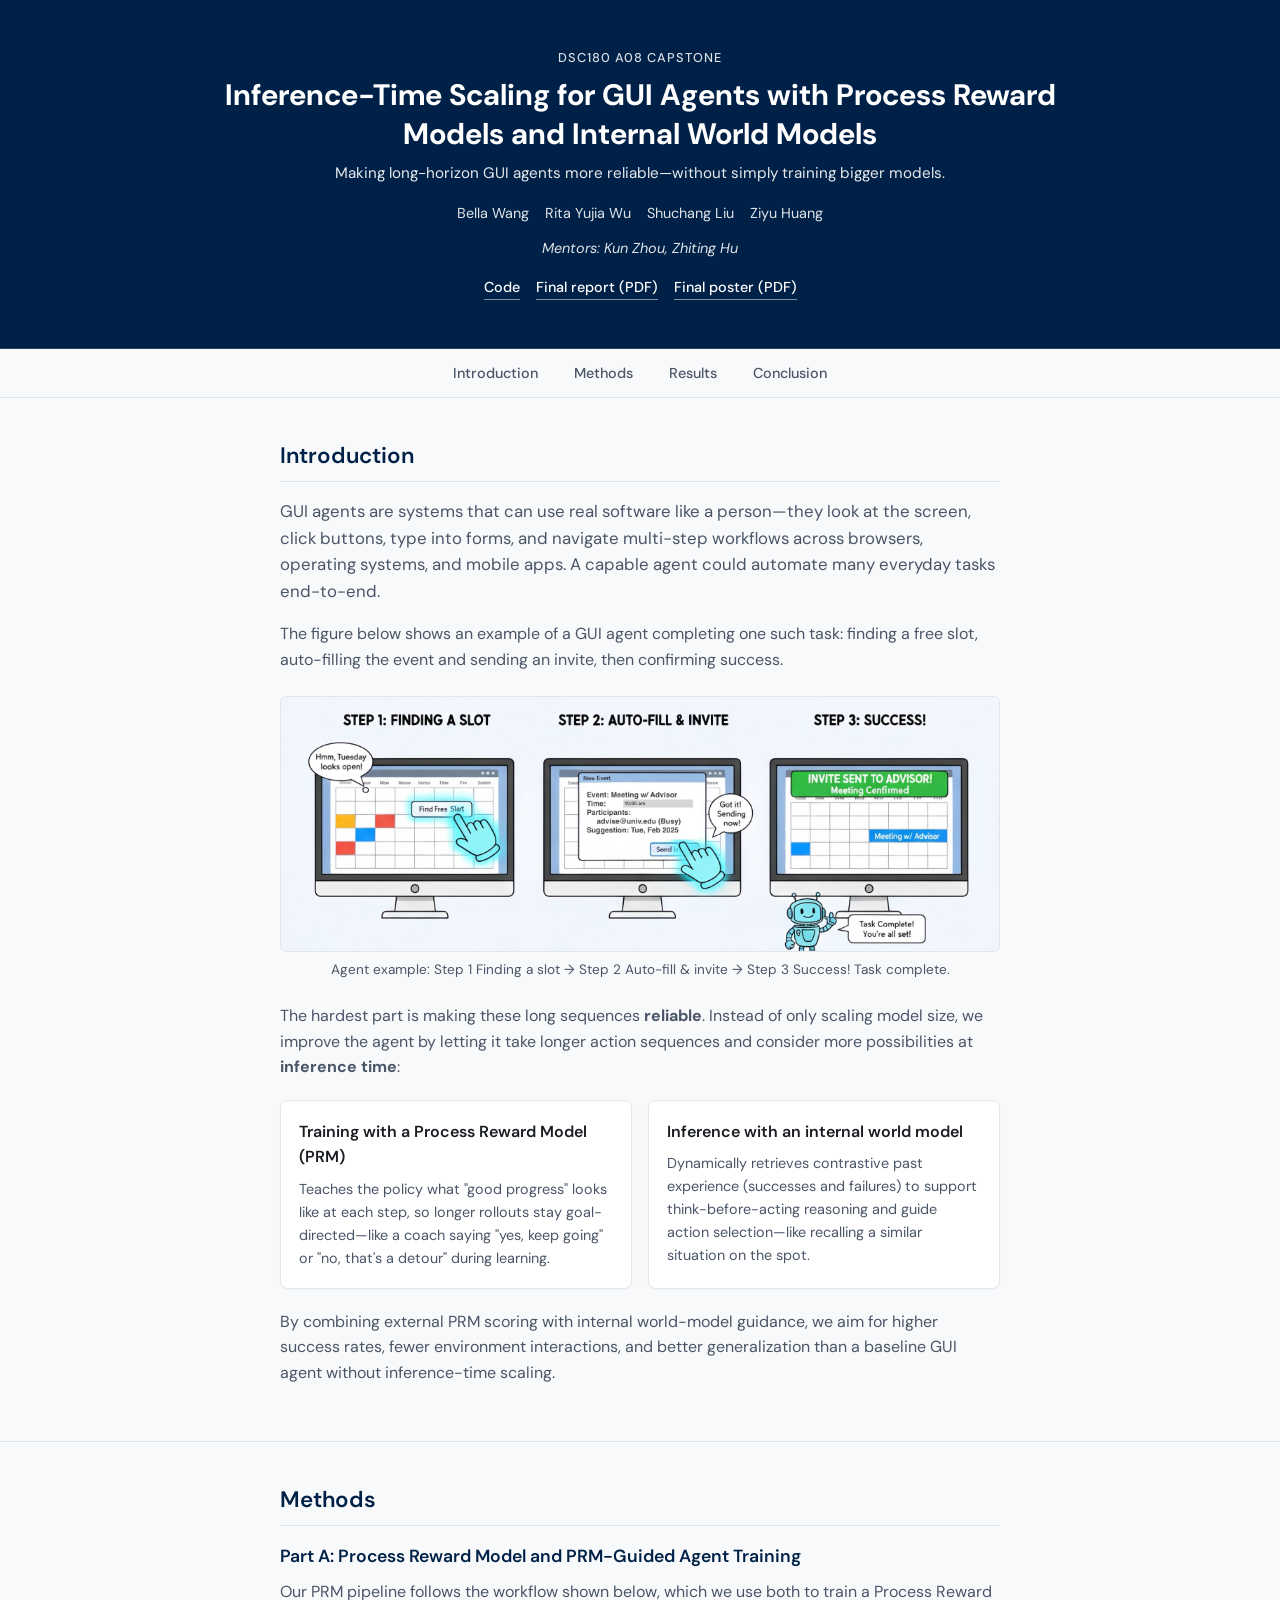
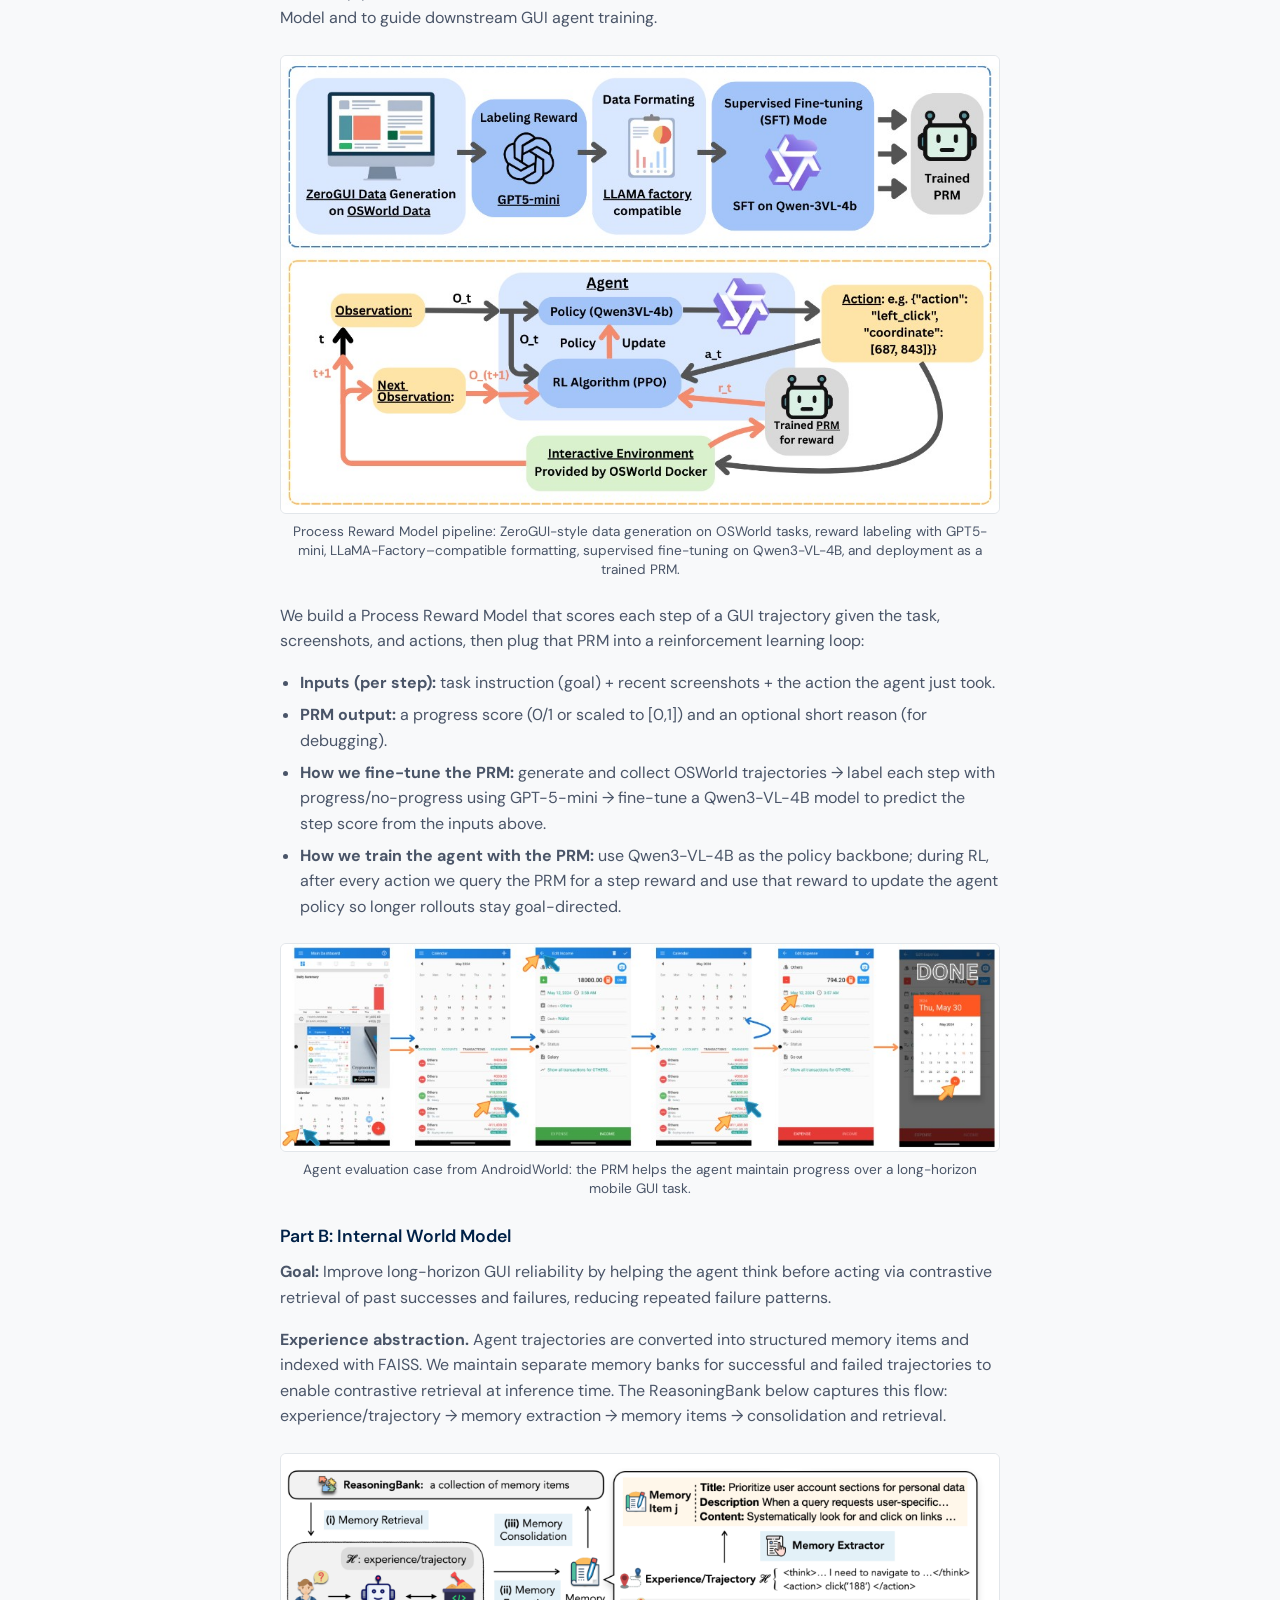
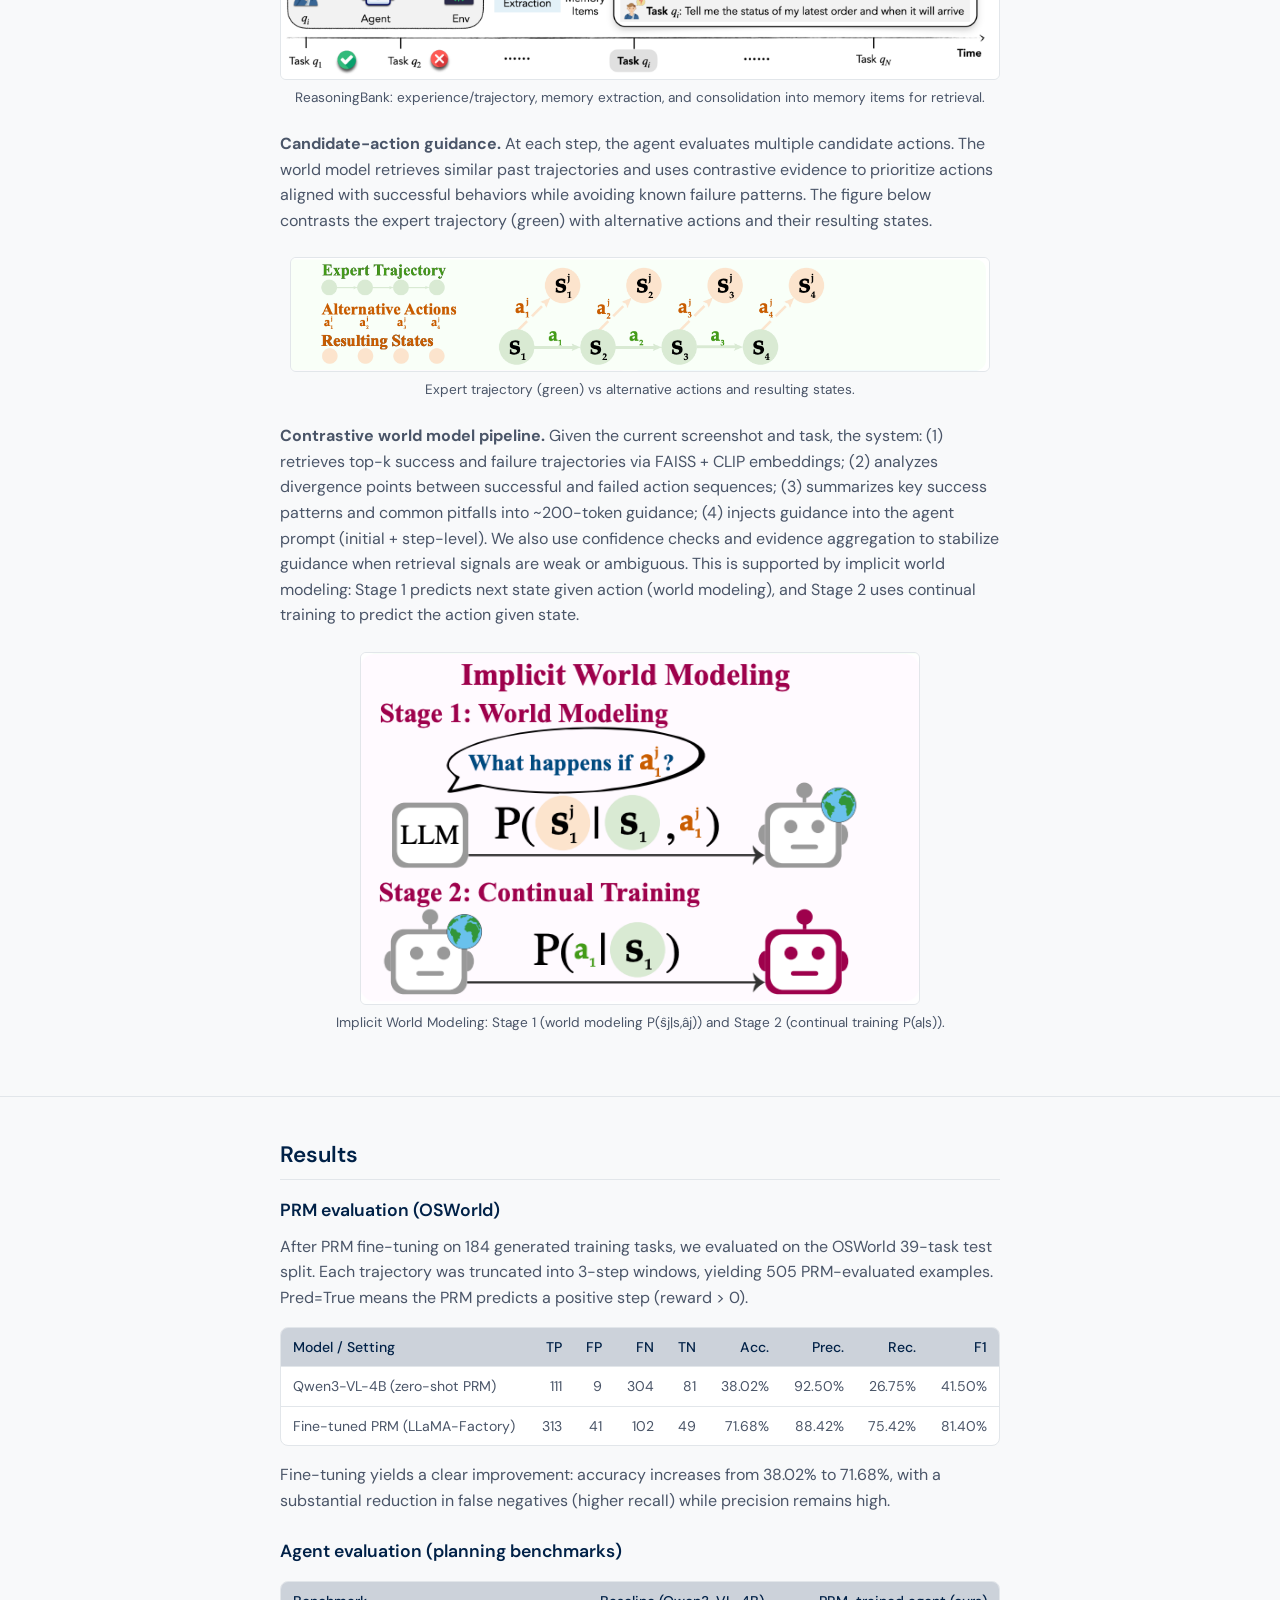
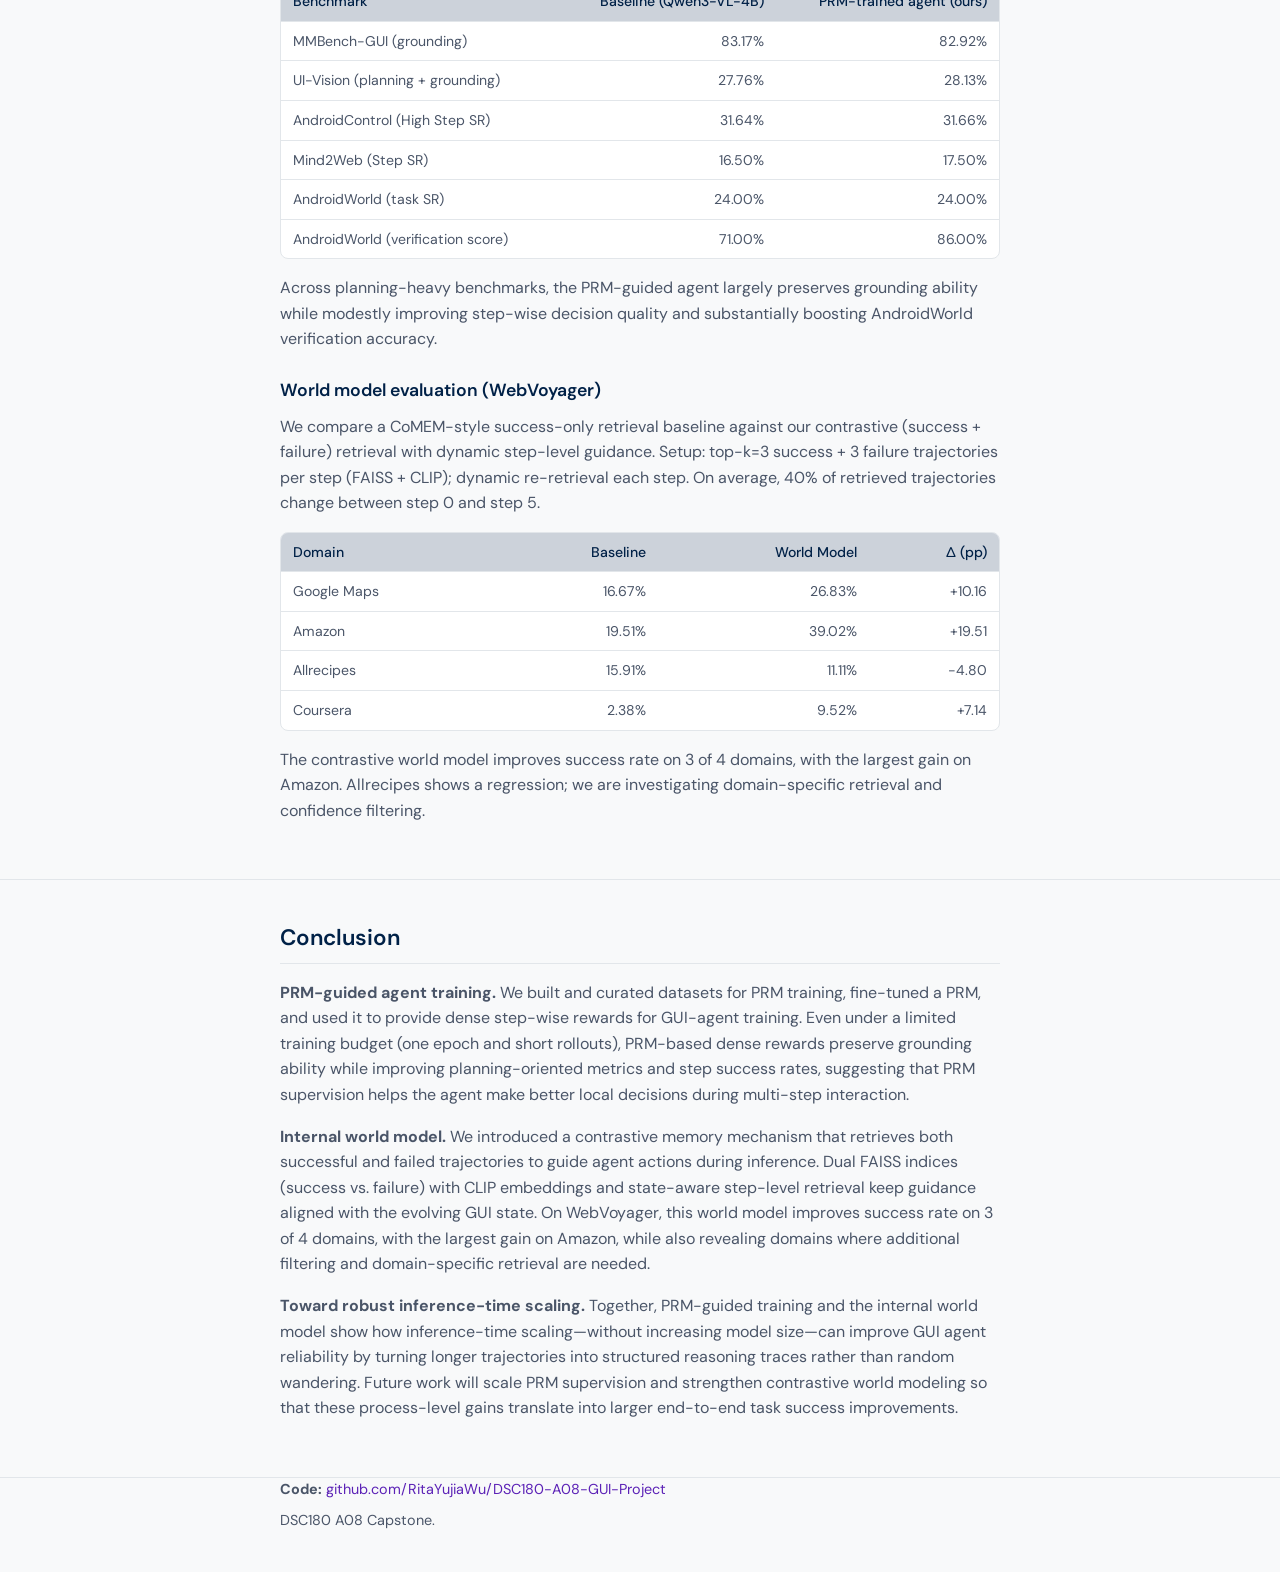
==== commit e1bbe4fd: "website" ====
--- a/docs/index.html
+++ b/docs/index.html
@@ -13,7 +13,7 @@
 <body>
   <header class="site-header">
     <div class="header-inner">
-      <p class="label">DSC180 A08 Capstone · Quarter 2</p>
+      <p class="label">DSC180 A08 Capstone</p>
       <h1>Inference-Time Scaling for GUI Agents with Process Reward Models and Internal World Models</h1>
       <p class="tagline">Making long-horizon GUI agents more reliable—without simply training bigger models.</p>
       <div class="team">
@@ -25,8 +25,8 @@
       </div>
       <div class="header-links">
         <a href="https://github.com/RitaYujiaWu/DSC180-A08-GUI-Project" target="_blank" rel="noopener">Code</a>
-        <a href="pdfs/Q2_Project_Report_Checkpoint.pdf" target="_blank" rel="noopener">Report (PDF)</a>
-        <a href="pdfs/A08_2_Poster.pdf" target="_blank" rel="noopener">Poster (PDF)</a>
+        <a href="pdfs/Q2_Project_Report.pdf" target="_blank" rel="noopener">Final report (PDF)</a>
+        <a href="pdfs/A08_2_Poster_Final.pdf" target="_blank" rel="noopener">Final poster (PDF)</a>
       </div>
     </div>
   </header>
@@ -70,18 +70,22 @@
         <h2>Methods</h2>
 
         <h3 id="method-prm">Part A: Process Reward Model and PRM-Guided Agent Training</h3>
-        <p>Our method is implemented according to the pipeline illustrated below.</p>
-        <figure class="poster-fig">
-          <img src="images/prm_workflow.png" alt="Process Reward Model Workflow: Input (action, screenshots, prompt) → Vision Language Model → Output (score 0/1, reason)" width="900" height="auto">
-          <figcaption>Process Reward Model workflow: inputs (agent action, screenshots, prompt) → Vision Language Model (Qwen3-VL-4B) → output (binary score, evaluation reason).</figcaption>
-        </figure>
-        <p>We build a Process Reward Model that scores each step of a GUI trajectory given the task, screenshots, and actions. In more detail:</p>
+        <p>Our PRM pipeline follows the workflow shown below, which we use both to train a Process Reward Model and to guide downstream GUI agent training.</p>
+        <figure class="poster-fig">
+          <img src="images/prm_pipeline.png" alt="PRM pipeline: data generation, labeling, formatting, supervised fine-tuning, and PRM-guided agent training" width="900" height="auto">
+          <figcaption>Process Reward Model pipeline: ZeroGUI-style data generation on OSWorld tasks, reward labeling with GPT5-mini, LLaMA-Factory–compatible formatting, supervised fine-tuning on Qwen3-VL-4B, and deployment as a trained PRM.</figcaption>
+        </figure>
+        <p>We build a Process Reward Model that scores each step of a GUI trajectory given the task, screenshots, and actions, then plug that PRM into a reinforcement learning loop:</p>
         <ul>
           <li><strong>Inputs (per step):</strong> task instruction (goal) + recent screenshots + the action the agent just took.</li>
           <li><strong>PRM output:</strong> a progress score (0/1 or scaled to [0,1]) and an optional short reason (for debugging).</li>
           <li><strong>How we fine-tune the PRM:</strong> generate and collect OSWorld trajectories → label each step with progress/no-progress using GPT-5-mini → fine-tune a Qwen3-VL-4B model to predict the step score from the inputs above.</li>
           <li><strong>How we train the agent with the PRM:</strong> use Qwen3-VL-4B as the policy backbone; during RL, after every action we query the PRM for a step reward and use that reward to update the agent policy so longer rollouts stay goal-directed.</li>
         </ul>
+        <figure class="poster-fig">
+          <img src="images/prm_case.png" alt="Example Android Lab task and PRM-guided agent behavior" width="900" height="auto">
+          <figcaption>Agent evaluation case from AndroidWorld: the PRM helps the agent maintain progress over a long-horizon mobile GUI task.</figcaption>
+        </figure>
 
         <h3 id="method-world">Part B: Internal World Model</h3>
         <p><strong>Goal:</strong> Improve long-horizon GUI reliability by helping the agent think before acting via contrastive retrieval of past successes and failures, reducing repeated failure patterns.</p>
@@ -153,10 +157,50 @@
         <p>Fine-tuning yields a clear improvement: accuracy increases from 38.02% to 71.68%, with a substantial reduction in false negatives (higher recall) while precision remains high.</p>
 
         <h3>Agent evaluation (planning benchmarks)</h3>
-        <div class="figure-placeholder" aria-label="Agent benchmark table placeholder">
-          <p><strong>[Placeholder: Agent benchmark table]</strong></p>
-          <p class="placeholder-note">Results are in progress. Table will show trained agent performance on various planning benchmarks (e.g., OSWorld, AndroidWorld).</p>
-        </div>
+        <div class="table-wrap">
+          <table class="results-table">
+            <thead>
+              <tr>
+                <th>Benchmark</th>
+                <th>Baseline (Qwen3-VL-4B)</th>
+                <th>PRM-trained agent (ours)</th>
+              </tr>
+            </thead>
+            <tbody>
+              <tr>
+                <td>MMBench-GUI (grounding)</td>
+                <td>83.17%</td>
+                <td>82.92%</td>
+              </tr>
+              <tr>
+                <td>UI-Vision (planning + grounding)</td>
+                <td>27.76%</td>
+                <td>28.13%</td>
+              </tr>
+              <tr>
+                <td>AndroidControl (High Step SR)</td>
+                <td>31.64%</td>
+                <td>31.66%</td>
+              </tr>
+              <tr>
+                <td>Mind2Web (Step SR)</td>
+                <td>16.50%</td>
+                <td>17.50%</td>
+              </tr>
+              <tr>
+                <td>AndroidWorld (task SR)</td>
+                <td>24.00%</td>
+                <td>24.00%</td>
+              </tr>
+              <tr>
+                <td>AndroidWorld (verification score)</td>
+                <td>71.00%</td>
+                <td>86.00%</td>
+              </tr>
+            </tbody>
+          </table>
+        </div>
+        <p>Across planning-heavy benchmarks, the PRM-guided agent largely preserves grounding ability while modestly improving step-wise decision quality and substantially boosting AndroidWorld verification accuracy.</p>
 
         <h3>World model evaluation (WebVoyager)</h3>
         <p>We compare a CoMEM-style success-only retrieval baseline against our contrastive (success + failure) retrieval with dynamic step-level guidance. Setup: top-k=3 success + 3 failure trajectories per step (FAISS + CLIP); dynamic re-retrieval each step. On average, 40% of retrieved trajectories change between step 0 and step 5.</p>
@@ -199,25 +243,22 @@
           </table>
         </div>
         <p>The contrastive world model improves success rate on 3 of 4 domains, with the largest gain on Amazon. Allrecipes shows a regression; we are investigating domain-specific retrieval and confidence filtering.</p>
-
-        <h3>Combined methods (in progress)</h3>
-        <p>We are combining PRM-guided training with the contrastive internal world model to study whether external process supervision and internal retrieval-based reasoning provide complementary benefits. Preliminary findings: the combined agent shows more consistent multi-step behavior and fewer obvious failure loops; contrastive guidance is most helpful when the PRM-trained policy faces ambiguous GUI states.</p>
       </div>
     </section>
 
     <section id="conclusion" class="section">
       <div class="section-inner">
         <h2>Conclusion</h2>
-        <p><strong>PRM-guided agent training:</strong> We built and curated datasets for PRM training, fine-tuned a PRM, and used it to provide dense step-wise rewards for GUI-agent training. Further result analysis and evaluation (including agent benchmark table) are ongoing.</p>
-        <p><strong>Internal world model:</strong> We introduced a contrastive memory mechanism that retrieves both successful and failed trajectories to provide step-level guidance during inference. We built dual FAISS indices (success vs. failure) with CLIP embeddings, and re-retrieval at each step keeps guidance aligned with the current GUI state. Empirically, we improve WebVoyager success rate on 3/4 domains (largest gain on Amazon), while highlighting retrieval sensitivity on heterogeneous sites.</p>
-        <p><strong>Combined effect:</strong> The PRM improves the base policy at training time; the world model stabilizes decision-making at deployment. Together they illustrate how inference-time scaling—without increasing model size—can improve GUI agent reliability.</p>
+        <p><strong>PRM-guided agent training.</strong> We built and curated datasets for PRM training, fine-tuned a PRM, and used it to provide dense step-wise rewards for GUI-agent training. Even under a limited training budget (one epoch and short rollouts), PRM-based dense rewards preserve grounding ability while improving planning-oriented metrics and step success rates, suggesting that PRM supervision helps the agent make better local decisions during multi-step interaction.</p>
+        <p><strong>Internal world model.</strong> We introduced a contrastive memory mechanism that retrieves both successful and failed trajectories to guide agent actions during inference. Dual FAISS indices (success vs. failure) with CLIP embeddings and state-aware step-level retrieval keep guidance aligned with the evolving GUI state. On WebVoyager, this world model improves success rate on 3 of 4 domains, with the largest gain on Amazon, while also revealing domains where additional filtering and domain-specific retrieval are needed.</p>
+        <p><strong>Toward robust inference-time scaling.</strong> Together, PRM-guided training and the internal world model show how inference-time scaling—without increasing model size—can improve GUI agent reliability by turning longer trajectories into structured reasoning traces rather than random wandering. Future work will scale PRM supervision and strengthen contrastive world modeling so that these process-level gains translate into larger end-to-end task success improvements.</p>
       </div>
     </section>
 
     <footer class="site-footer">
       <div class="section-inner">
         <p><strong>Code:</strong> <a href="https://github.com/RitaYujiaWu/DSC180-A08-GUI-Project" target="_blank" rel="noopener">github.com/RitaYujiaWu/DSC180-A08-GUI-Project</a></p>
-        <p class="footer-note">DSC180 A08 Capstone · Quarter 2 Project · Placeholders: PRM pipeline flow diagram, agent benchmark table.</p>
+        <p class="footer-note">DSC180 A08 Capstone.</p>
       </div>
     </footer>
   </main>
--- a/docs/styles.css
+++ b/docs/styles.css
@@ -30,6 +30,7 @@
 
 body {
   margin: 0;
+  width: 100%;
   font-family: var(--font-sans);
   font-size: 1rem;
   line-height: 1.6;
@@ -38,6 +39,11 @@
   -webkit-font-smoothing: antialiased;
 }
 
+main {
+  display: block;
+  width: 100%;
+}
+
 /* Header — UCSD blue background */
 .site-header {
   background: var(--ucsd-blue);
@@ -47,7 +53,8 @@
 
 .header-inner {
   max-width: var(--header-max);
-  margin: 0 auto;
+  margin-left: auto;
+  margin-right: auto;
   text-align: center;
 }
 
@@ -122,7 +129,8 @@
 
 .nav-inner {
   max-width: var(--max-width);
-  margin: 0 auto;
+  margin-left: auto;
+  margin-right: auto;
   padding: 0.6rem 1.5rem;
   display: flex;
   gap: 1.25rem;
@@ -150,11 +158,14 @@
 .section {
   padding: clamp(1.75rem, 4vw, 2.5rem) 1.5rem;
   border-bottom: 1px solid var(--border);
+  width: 100%;
 }
 
 .section-inner {
   max-width: var(--max-width);
-  margin: 0 auto;
+  margin-left: auto;
+  margin-right: auto;
+  width: 100%;
 }
 
 .section h2 {
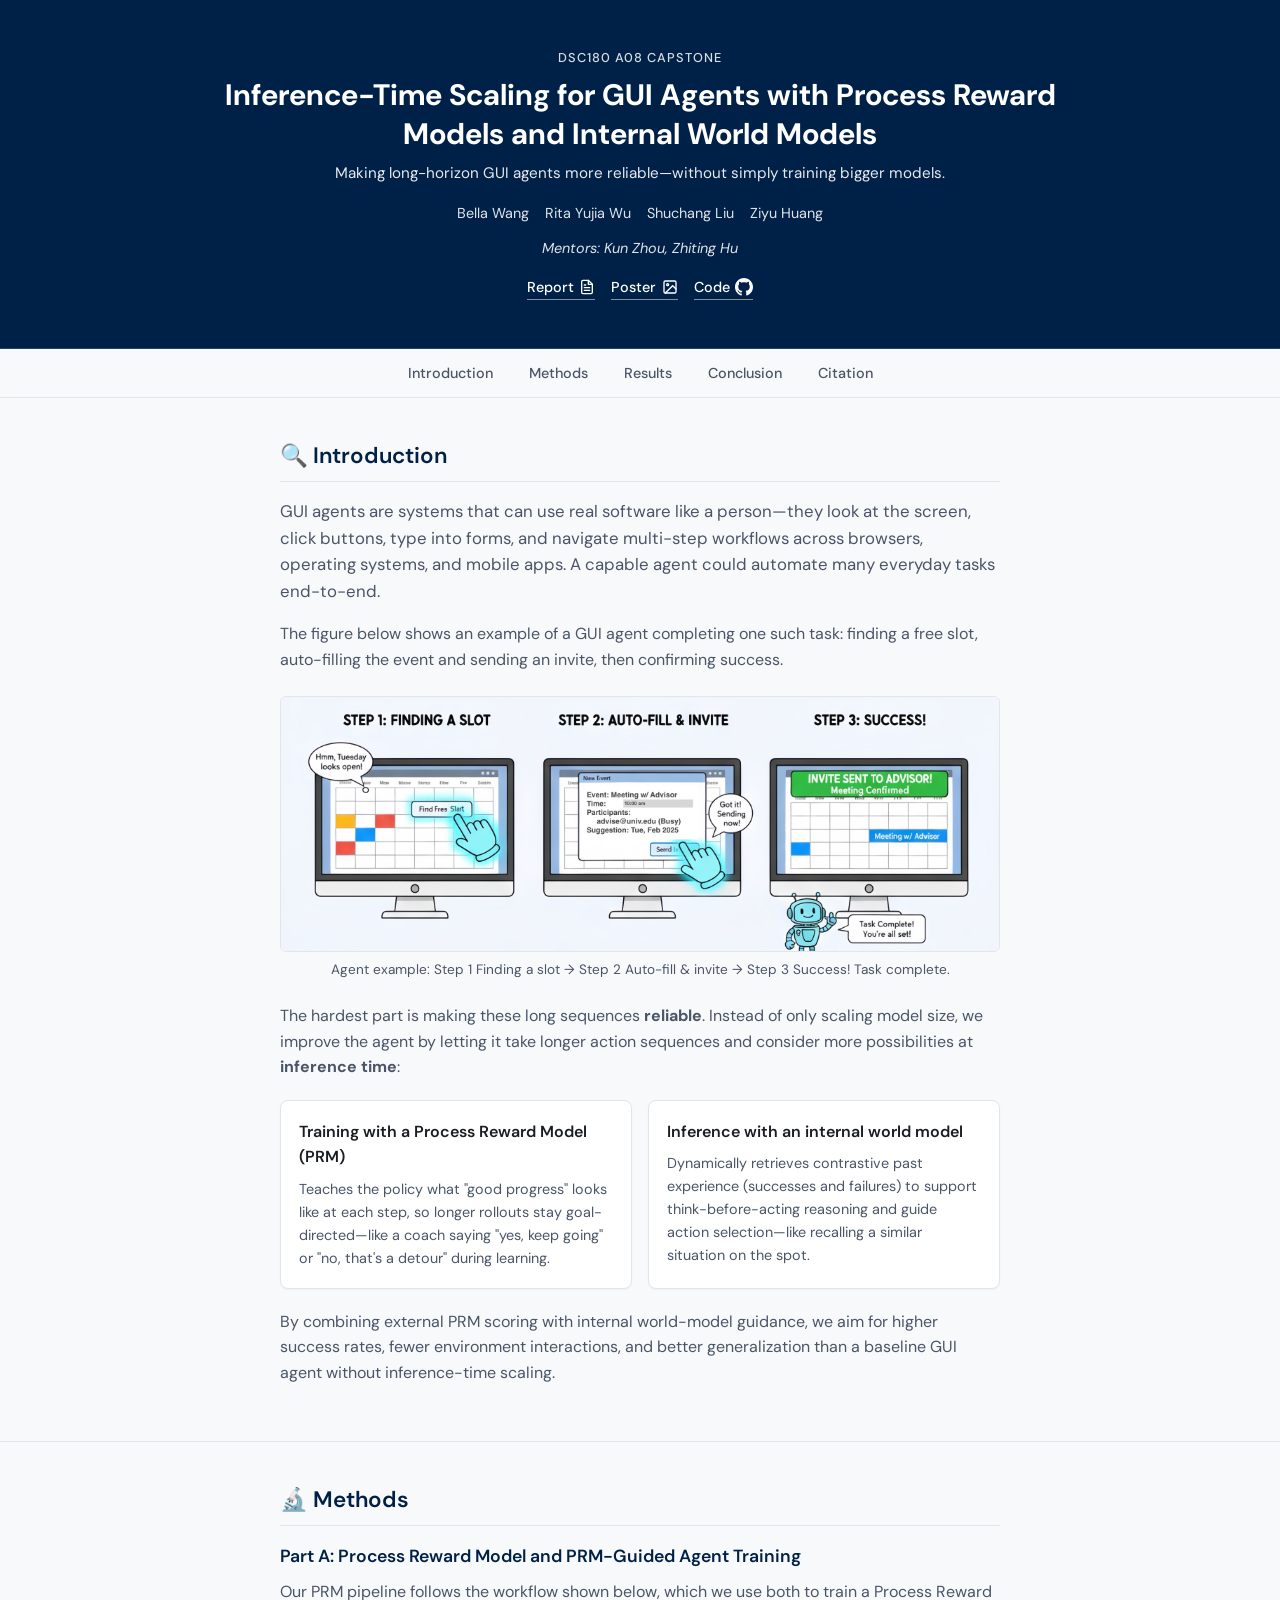
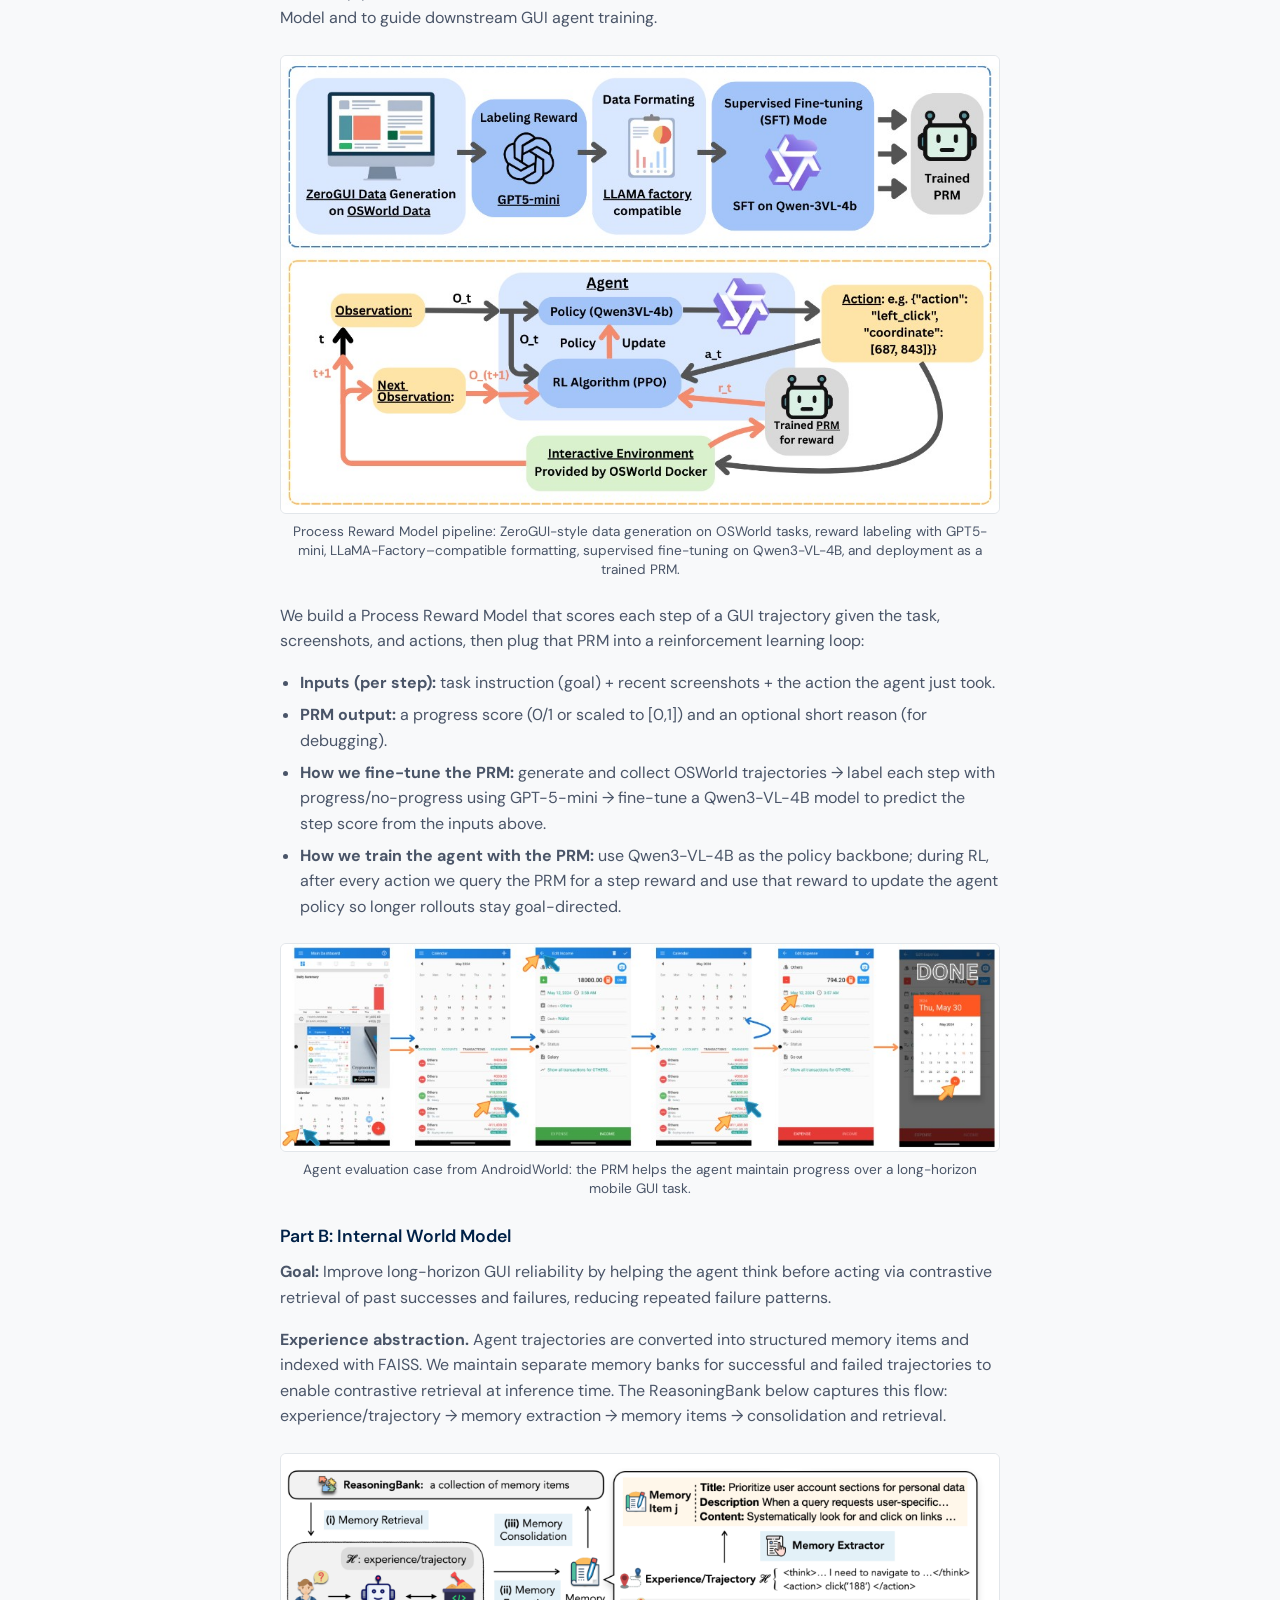
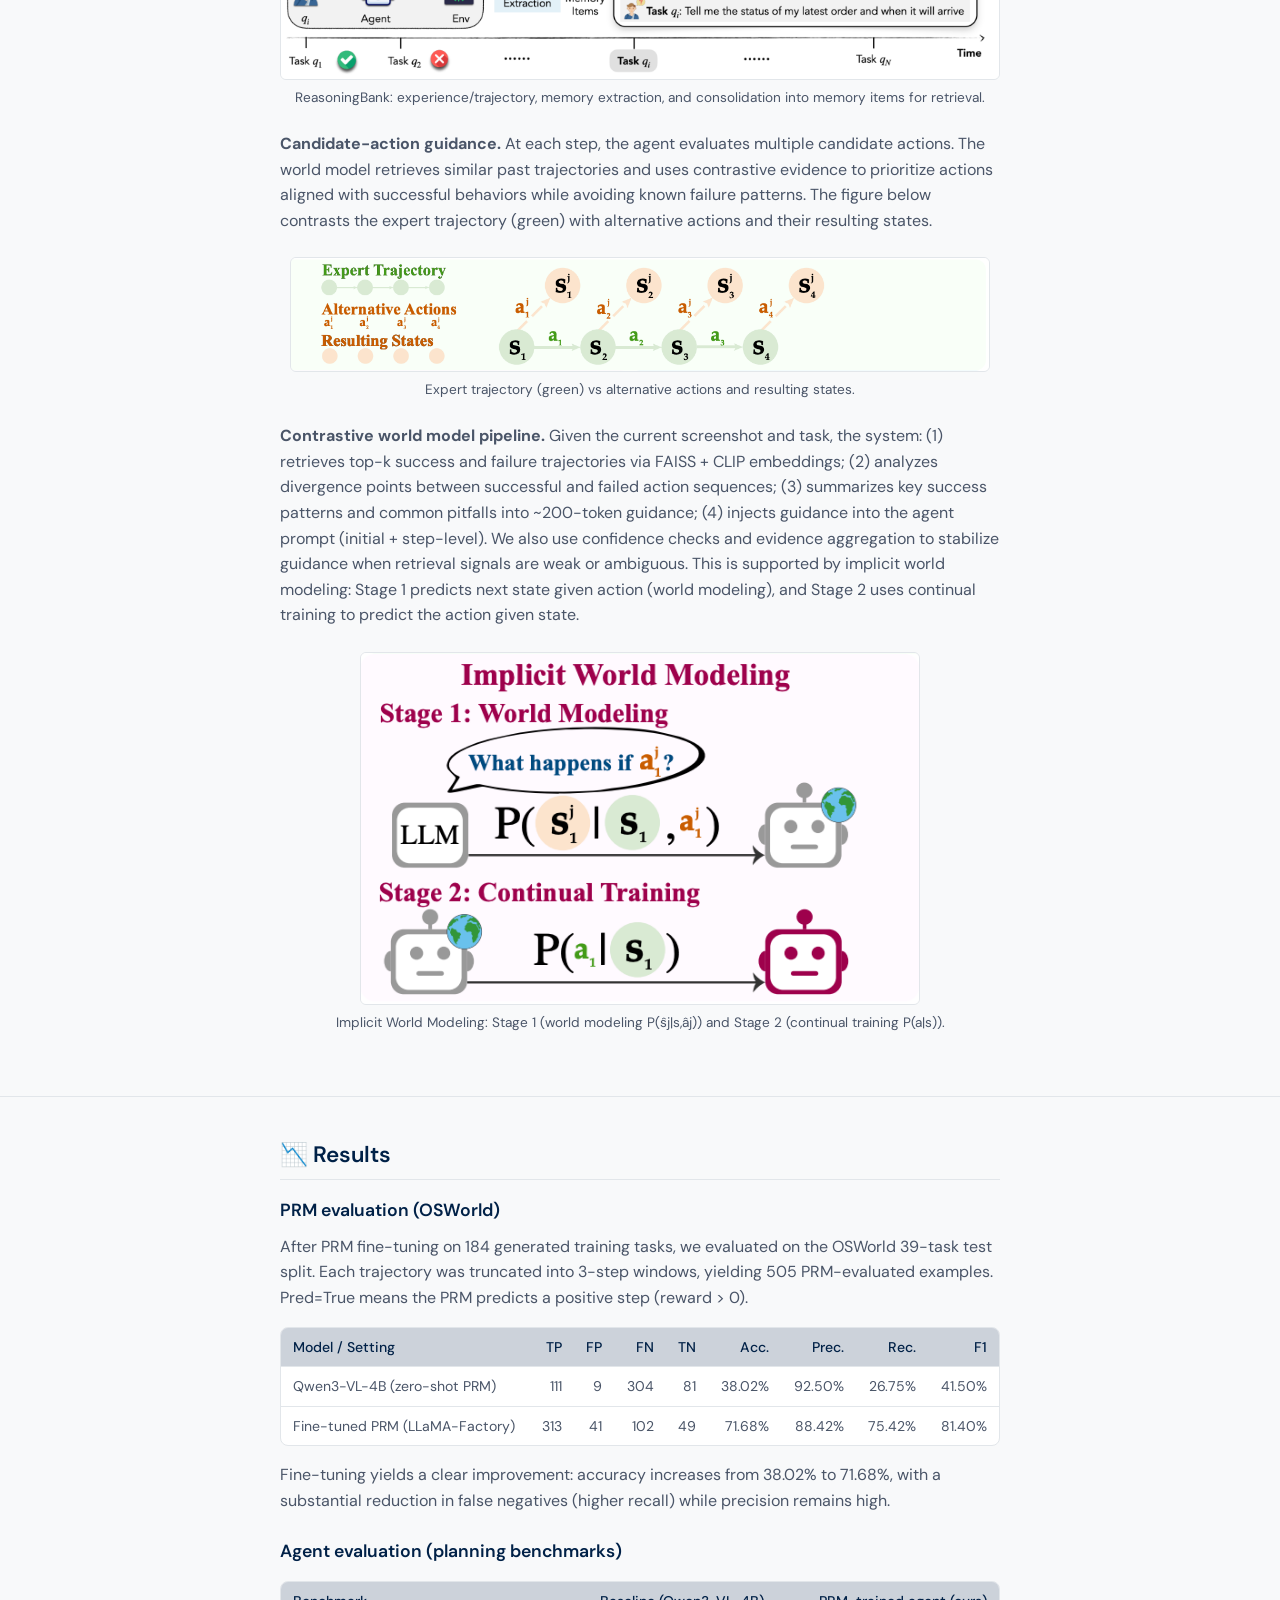
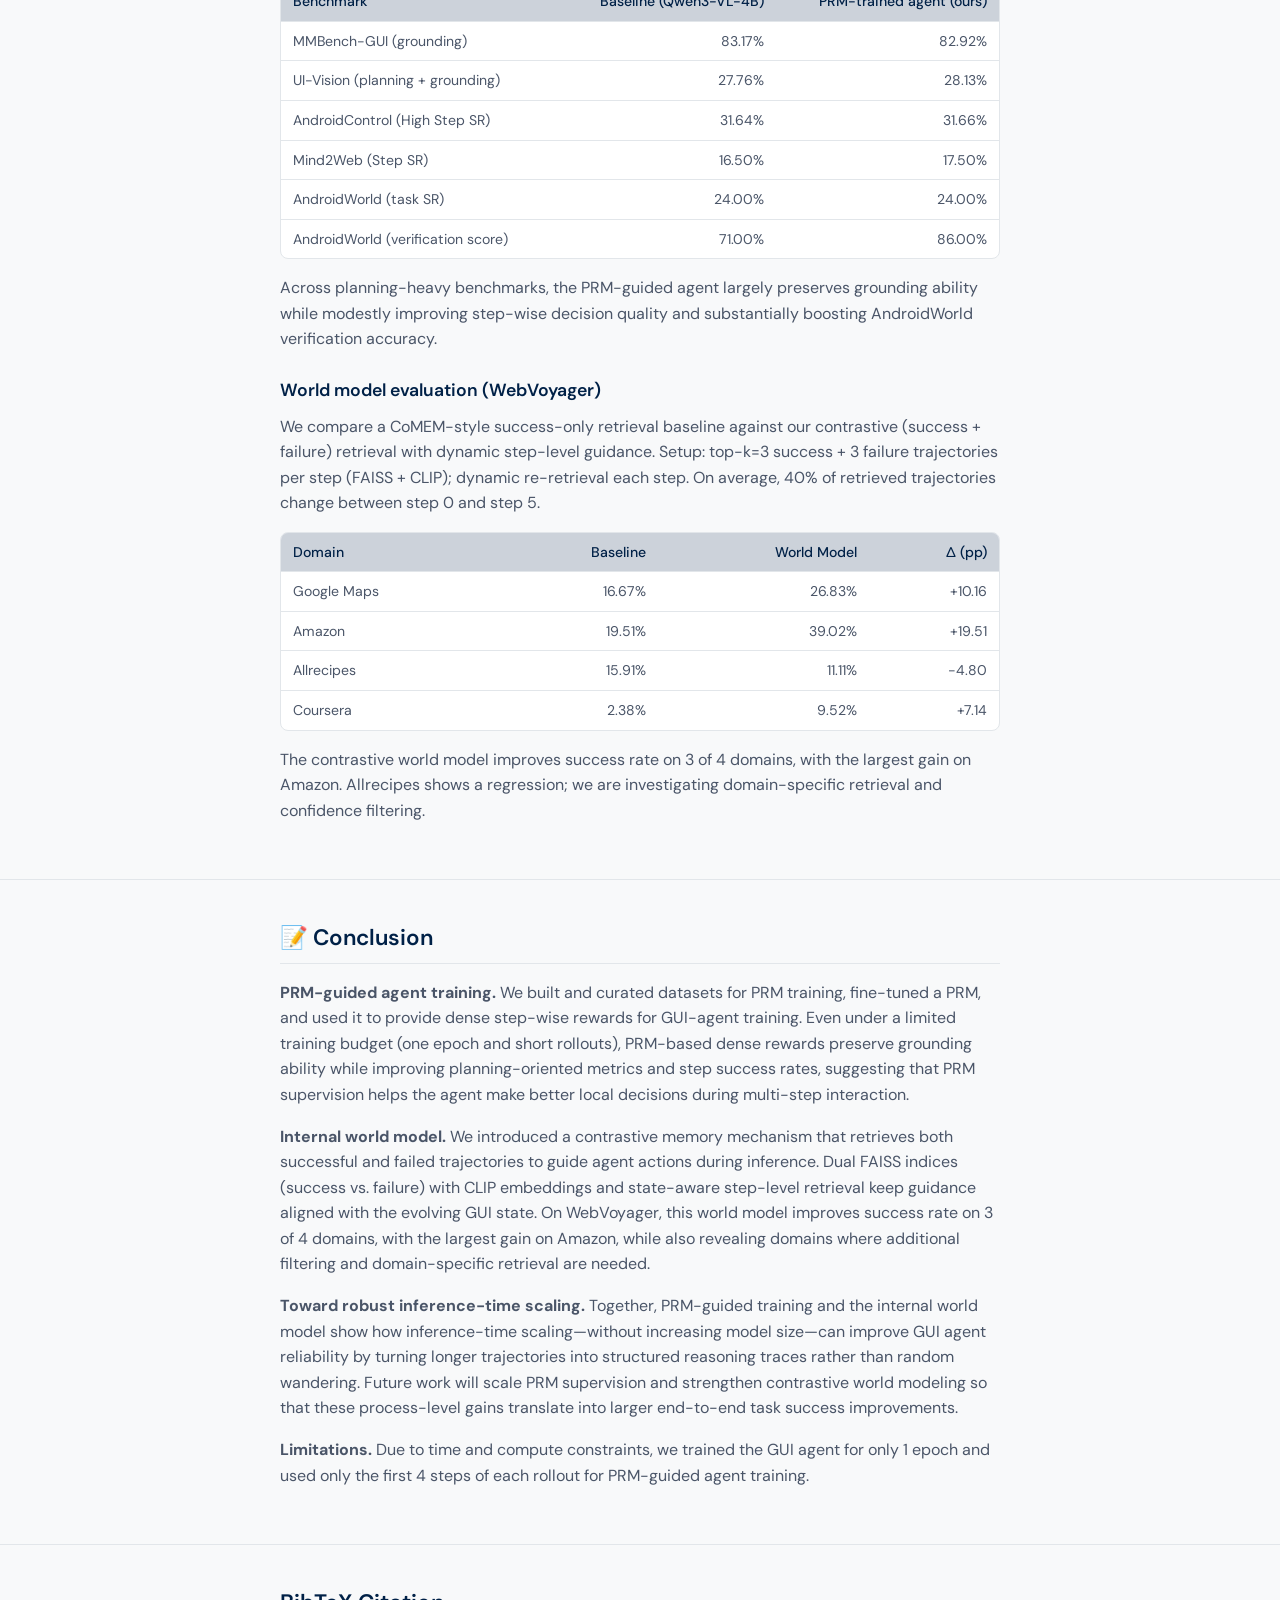
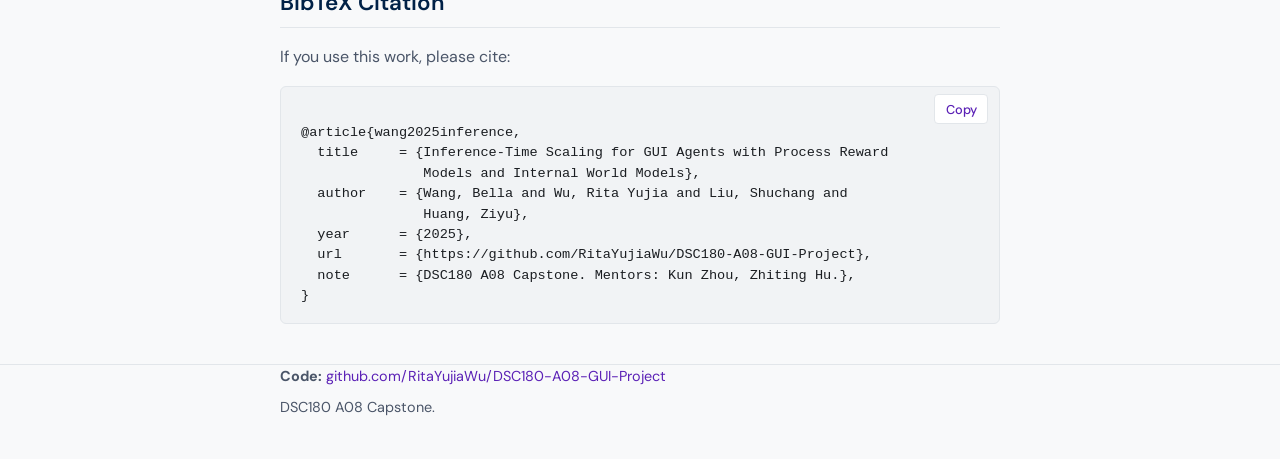
==== commit 7d09575d: "[After Final Submission] minor change with website" ====
--- a/docs/index.html
+++ b/docs/index.html
@@ -24,9 +24,9 @@
         <span class="mentors">Mentors: Kun Zhou, Zhiting Hu</span>
       </div>
       <div class="header-links">
-        <a href="https://github.com/RitaYujiaWu/DSC180-A08-GUI-Project" target="_blank" rel="noopener">Code</a>
-        <a href="pdfs/Q2_Project_Report.pdf" target="_blank" rel="noopener">Final report (PDF)</a>
-        <a href="pdfs/A08_2_Poster_Final.pdf" target="_blank" rel="noopener">Final poster (PDF)</a>
+        <a href="/asset/Q2_Project_Report.pdf" target="_blank" rel="noopener" class="header-link-icon">Report <span class="icon icon-doc" aria-hidden="true"><svg xmlns="http://www.w3.org/2000/svg" width="16" height="16" viewBox="0 0 24 24" fill="none" stroke="currentColor" stroke-width="2" stroke-linecap="round" stroke-linejoin="round"><path d="M14 2H6a2 2 0 0 0-2 2v16a2 2 0 0 0 2 2h12a2 2 0 0 0 2-2V8z"/><polyline points="14 2 14 8 20 8"/><line x1="16" y1="13" x2="8" y2="13"/><line x1="16" y1="17" x2="8" y2="17"/><polyline points="10 9 9 9 8 9"/></svg></span></a>
+        <a href="/asset/A08_2_Poster.pdf" target="_blank" rel="noopener" class="header-link-icon">Poster <span class="icon icon-poster" aria-hidden="true"><svg xmlns="http://www.w3.org/2000/svg" width="16" height="16" viewBox="0 0 24 24" fill="none" stroke="currentColor" stroke-width="2" stroke-linecap="round" stroke-linejoin="round"><rect x="3" y="3" width="18" height="18" rx="2" ry="2"/><circle cx="8.5" cy="8.5" r="1.5"/><polyline points="21 15 16 10 5 21"/></svg></span></a>
+        <a href="https://github.com/RitaYujiaWu/DSC180-A08-GUI-Project" target="_blank" rel="noopener" class="header-link-icon">Code <span class="icon icon-github" aria-hidden="true"><svg xmlns="http://www.w3.org/2000/svg" width="18" height="18" viewBox="0 0 24 24" fill="currentColor" aria-label="GitHub"><path d="M12 0c-6.626 0-12 5.373-12 12 0 5.302 3.438 9.8 8.207 11.387.599.111.793-.261.793-.577v-2.234c-3.338.726-4.033-1.416-4.033-1.416-.546-1.387-1.333-1.756-1.333-1.756-1.089-.745.083-.729.083-.729 1.205.084 1.839 1.237 1.839 1.237 1.07 1.834 2.807 1.304 3.492.997.107-.775.418-1.305.762-1.604-2.665-.305-5.467-1.334-5.467-5.931 0-1.311.469-2.381 1.236-3.221-.124-.303-.535-1.524.117-3.176 0 0 1.008-.322 3.301 1.23.957-.266 1.983-.399 3.003-.404 1.02.005 2.047.138 3.006.404 2.291-1.552 3.297-1.23 3.297-1.23.653 1.653.242 2.874.118 3.176.77.84 1.235 1.911 1.235 3.221 0 4.609-2.807 5.624-5.479 5.921.43.372.823 1.102.823 2.222v3.293c0 .319.192.694.801.576 4.765-1.589 8.199-6.086 8.199-11.386 0-6.627-5.373-12-12-12z"/></svg></span></a>
       </div>
     </div>
   </header>
@@ -37,13 +37,14 @@
       <a href="#methods">Methods</a>
       <a href="#results">Results</a>
       <a href="#conclusion">Conclusion</a>
+        <a href="#citation">Citation</a>
     </div>
   </nav>
 
   <main>
     <section id="introduction" class="section">
       <div class="section-inner">
-        <h2>Introduction</h2>
+        <h2>🔍 Introduction</h2>
         <p class="lead">GUI agents are systems that can use real software like a person—they look at the screen, click buttons, type into forms, and navigate multi-step workflows across browsers, operating systems, and mobile apps. A capable agent could automate many everyday tasks end-to-end.</p>
         <p>The figure below shows an example of a GUI agent completing one such task: finding a free slot, auto-filling the event and sending an invite, then confirming success.</p>
         <figure class="poster-fig">
@@ -67,7 +68,7 @@
 
     <section id="methods" class="section">
       <div class="section-inner">
-        <h2>Methods</h2>
+        <h2>🔬 Methods</h2>
 
         <h3 id="method-prm">Part A: Process Reward Model and PRM-Guided Agent Training</h3>
         <p>Our PRM pipeline follows the workflow shown below, which we use both to train a Process Reward Model and to guide downstream GUI agent training.</p>
@@ -109,7 +110,7 @@
 
     <section id="results" class="section">
       <div class="section-inner">
-        <h2>Results</h2>
+        <h2>📉 Results</h2>
 
         <h3>PRM evaluation (OSWorld)</h3>
         <p>After PRM fine-tuning on 184 generated training tasks, we evaluated on the OSWorld 39-task test split. Each trajectory was truncated into 3-step windows, yielding 505 PRM-evaluated examples. Pred=True means the PRM predicts a positive step (reward &gt; 0).</p>
@@ -248,10 +249,30 @@
 
     <section id="conclusion" class="section">
       <div class="section-inner">
-        <h2>Conclusion</h2>
+        <h2>📝 Conclusion</h2>
         <p><strong>PRM-guided agent training.</strong> We built and curated datasets for PRM training, fine-tuned a PRM, and used it to provide dense step-wise rewards for GUI-agent training. Even under a limited training budget (one epoch and short rollouts), PRM-based dense rewards preserve grounding ability while improving planning-oriented metrics and step success rates, suggesting that PRM supervision helps the agent make better local decisions during multi-step interaction.</p>
         <p><strong>Internal world model.</strong> We introduced a contrastive memory mechanism that retrieves both successful and failed trajectories to guide agent actions during inference. Dual FAISS indices (success vs. failure) with CLIP embeddings and state-aware step-level retrieval keep guidance aligned with the evolving GUI state. On WebVoyager, this world model improves success rate on 3 of 4 domains, with the largest gain on Amazon, while also revealing domains where additional filtering and domain-specific retrieval are needed.</p>
         <p><strong>Toward robust inference-time scaling.</strong> Together, PRM-guided training and the internal world model show how inference-time scaling—without increasing model size—can improve GUI agent reliability by turning longer trajectories into structured reasoning traces rather than random wandering. Future work will scale PRM supervision and strengthen contrastive world modeling so that these process-level gains translate into larger end-to-end task success improvements.</p>
+        <p><strong>Limitations.</strong> Due to time and compute constraints, we trained the GUI agent for only 1 epoch and used only the first 4 steps of each rollout for PRM-guided agent training.</p>
+      </div>
+    </section>
+
+    <section id="citation" class="section">
+      <div class="section-inner">
+        <h2>BibTeX Citation</h2>
+        <p>If you use this work, please cite:</p>
+        <div class="bibtex-wrap">
+          <button type="button" class="bibtex-copy" aria-label="Copy BibTeX">Copy</button>
+          <pre class="bibtex-block" id="bibtex-content"><code>@article{wang2025inference,
+  title     = {Inference-Time Scaling for GUI Agents with Process Reward
+               Models and Internal World Models},
+  author    = {Wang, Bella and Wu, Rita Yujia and Liu, Shuchang and
+               Huang, Ziyu},
+  year      = {2025},
+  url       = {https://github.com/RitaYujiaWu/DSC180-A08-GUI-Project},
+  note      = {DSC180 A08 Capstone. Mentors: Kun Zhou, Zhiting Hu.},
+}</code></pre>
+        </div>
       </div>
     </section>
 
--- a/docs/styles.css
+++ b/docs/styles.css
@@ -117,6 +117,32 @@
   opacity: 0.95;
 }
 
+.header-link-icon {
+  display: inline-flex;
+  align-items: center;
+  gap: 0.35rem;
+}
+.header-link-icon .icon {
+  display: inline-flex;
+  align-items: center;
+  justify-content: center;
+  color: inherit;
+}
+.header-link-icon .icon svg {
+  flex-shrink: 0;
+  vertical-align: middle;
+}
+.site-header .header-link-icon .icon svg {
+  color: #ffffff;
+}
+.site-header .header-link-icon .icon.icon-github svg {
+  fill: #ffffff;
+}
+.site-header .header-link-icon .icon.icon-doc svg,
+.site-header .header-link-icon .icon.icon-poster svg {
+  stroke: #ffffff;
+}
+
 /* Sticky nav */
 .nav-sticky {
   position: sticky;
@@ -358,6 +384,62 @@
   margin-top: 1rem;
 }
 
+/* BibTeX citation block */
+.bibtex-wrap {
+  position: relative;
+  margin-top: 0.5rem;
+}
+
+.bibtex-copy {
+  position: absolute;
+  top: 0.5rem;
+  right: 0.75rem;
+  font-family: var(--font-sans);
+  font-size: 0.8rem;
+  font-weight: 500;
+  color: var(--accent);
+  background: var(--surface);
+  border: 1px solid var(--border);
+  border-radius: 4px;
+  padding: 0.35rem 0.65rem;
+  cursor: pointer;
+  transition: background 0.15s, color 0.15s;
+}
+
+.bibtex-copy:hover {
+  background: var(--accent-dim);
+  color: var(--accent);
+}
+
+.bibtex-copy.copied {
+  color: #0d9488;
+  border-color: #0d9488;
+}
+
+.bibtex-block {
+  font-family: var(--font-mono);
+  font-size: 0.85rem;
+  background: var(--code-bg);
+  border: 1px solid var(--border);
+  border-radius: 6px;
+  padding: 1rem 1.25rem;
+  padding-top: 2.25rem;
+  margin: 0;
+  overflow-x: auto;
+  white-space: pre;
+  color: var(--text);
+  line-height: 1.5;
+  user-select: all;
+  -webkit-user-select: all;
+}
+
+.bibtex-block code {
+  background: none;
+  padding: 0;
+  border: none;
+  font-size: inherit;
+}
+
 /* Print */
 @media print {
   .nav-sticky {
